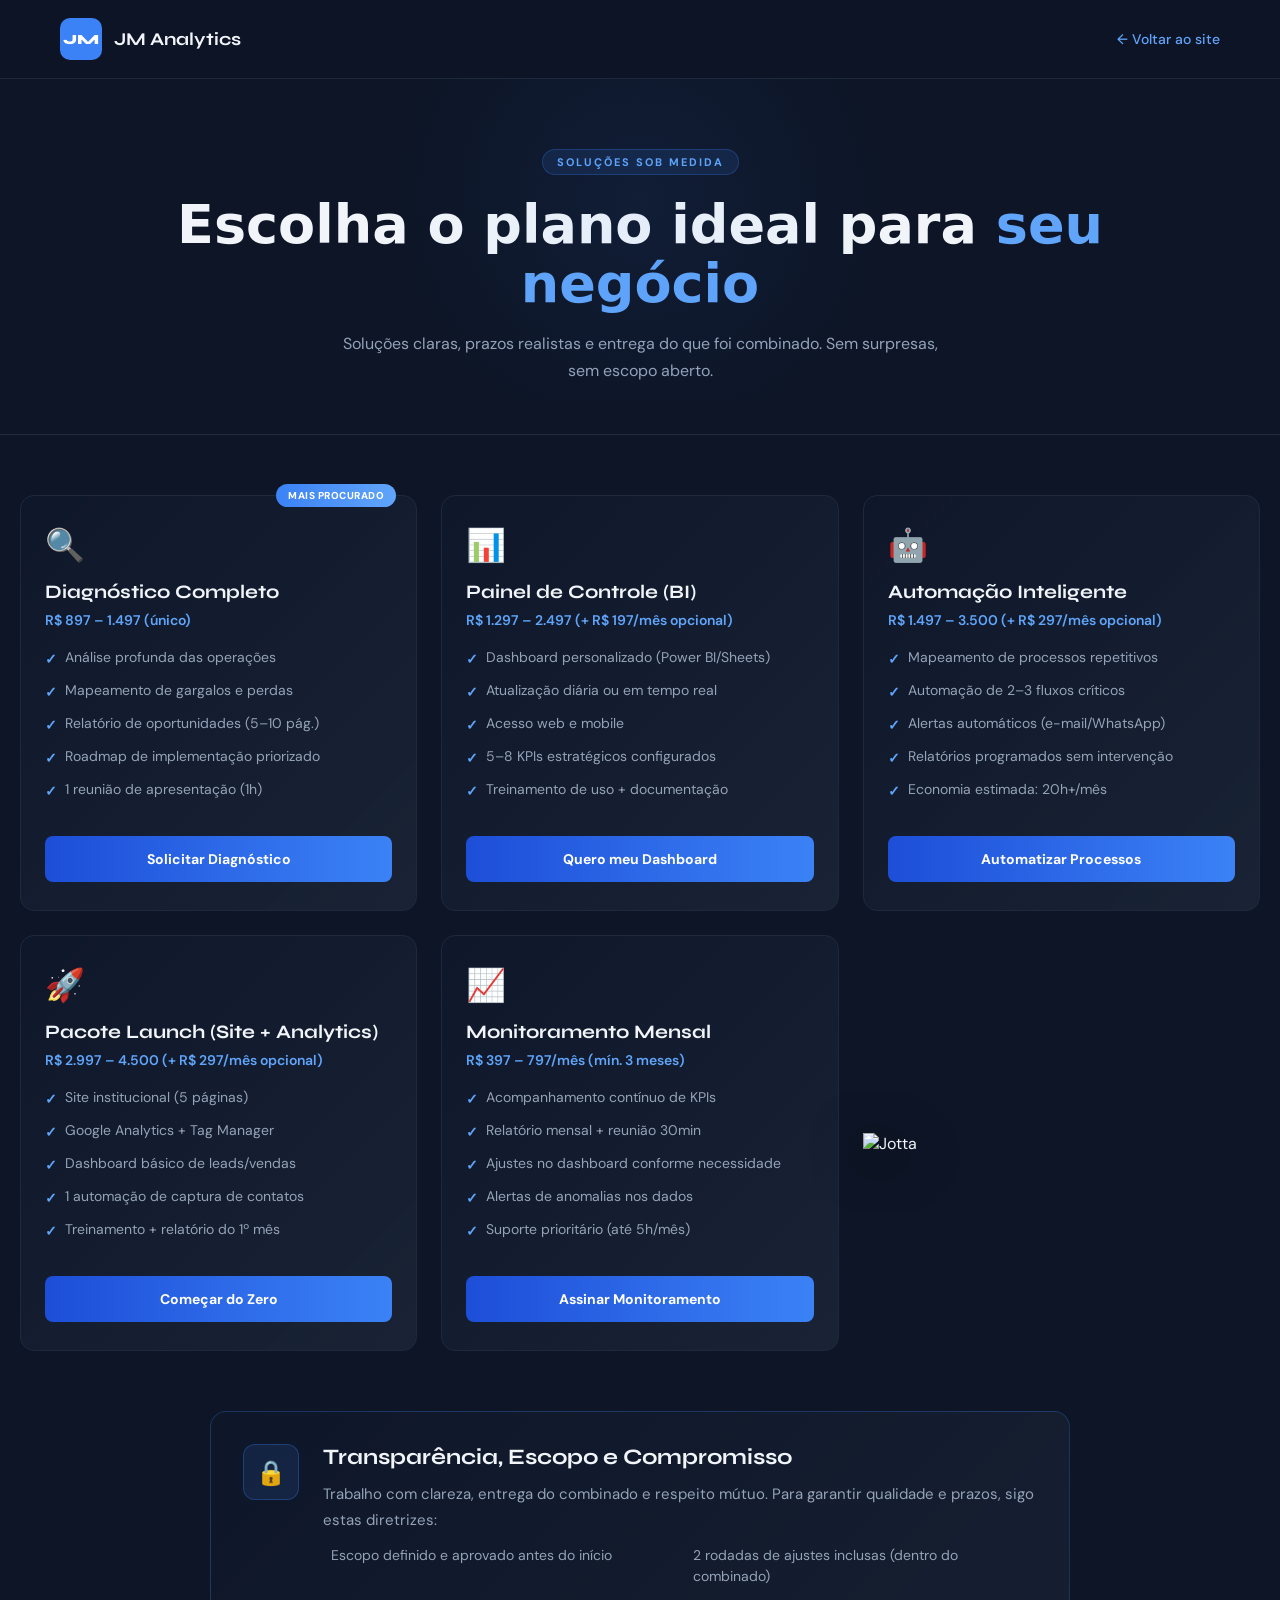
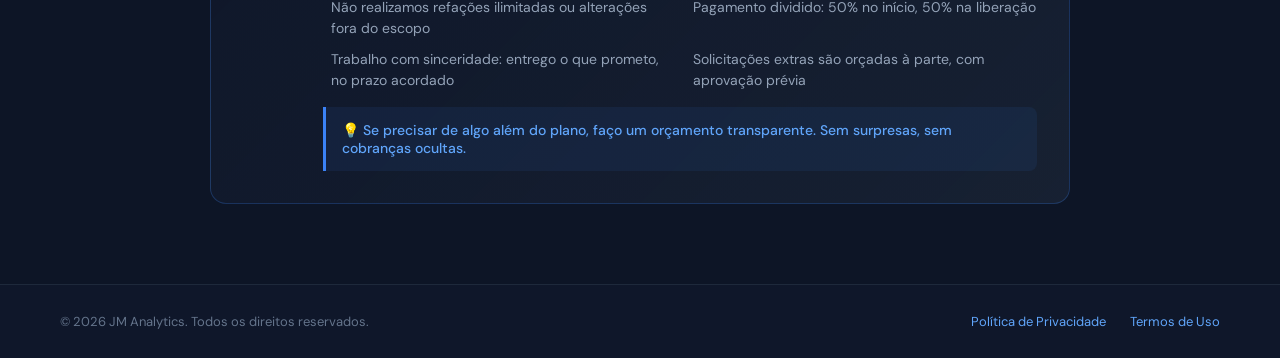
==== index.html @ 525d8025 "Add files via upload" ====
<!DOCTYPE html>
<html lang="pt-BR">
<head>
    <meta charset="UTF-8">
    <meta name="viewport" content="width=device-width, initial-scale=1.0">
    <title>Planos & Soluções | JM Analytics</title>
    <link href="https://fonts.googleapis.com/css2?family=Syne:wght@400;600;700;800&family=DM+Sans:wght@300;400;500;600&display=swap" rel="stylesheet">
    <style>
        :root {
            --bg-dark: #0d1526;
            --bg-card: #111827;
            --bg-card2: #0f172a;
            --blue: #3b82f6;
            --blue-light: #60a5fa;
            --blue-dim: rgba(59,130,246,0.12);
            --border: #1e293b;
            --text-primary: #f1f5f9;
            --text-muted: #94a3b8;
            --text-subtle: #64748b;
        }

        * { box-sizing: border-box; margin: 0; padding: 0; }

        body {
            background-color: var(--bg-dark);
            color: var(--text-primary);
            font-family: 'DM Sans', sans-serif;
            min-height: 100vh;
        }

        /* HEADER */
        header {
            background: rgba(13, 21, 38, 0.95);
            border-bottom: 1px solid var(--border);
            padding: 18px 60px;
            display: flex;
            align-items: center;
            justify-content: space-between;
            position: sticky;
            top: 0;
            z-index: 100;
            backdrop-filter: blur(12px);
        }

        .logo {
            display: flex;
            align-items: center;
            gap: 12px;
            text-decoration: none;
        }

        .logo-icon {
            width: 42px;
            height: 42px;
            background: var(--blue);
            border-radius: 10px;
            display: flex;
            align-items: center;
            justify-content: center;
            font-family: 'Syne', sans-serif;
            font-weight: 800;
            font-size: 14px;
            color: white;
        }

        .logo-text {
            font-family: 'Syne', sans-serif;
            font-weight: 700;
            font-size: 18px;
            color: var(--text-primary);
        }

        .back-link {
            display: flex;
            align-items: center;
            gap: 8px;
            color: var(--blue-light);
            text-decoration: none;
            font-size: 14px;
            font-weight: 500;
            transition: gap 0.2s;
        }
        .back-link:hover { gap: 12px; }

        /* HERO */
        .page-hero {
            padding: 70px 60px 50px;
            border-bottom: 1px solid var(--border);
            text-align: center;
            position: relative;
            overflow: hidden;
        }

        .page-hero::before {
            content: '';
            position: absolute;
            top: -80px;
            left: 50%;
            transform: translateX(-50%);
            width: 600px;
            height: 400px;
            background: radial-gradient(circle, rgba(59,130,246,0.08) 0%, transparent 70%);
            pointer-events: none;
        }

        .page-tag {
            display: inline-block;
            font-size: 11px;
            font-weight: 700;
            letter-spacing: 2px;
            text-transform: uppercase;
            color: var(--blue-light);
            background: var(--blue-dim);
            border: 1px solid rgba(59,130,246,0.25);
            padding: 5px 14px;
            border-radius: 20px;
            margin-bottom: 20px;
        }

        .page-hero h1 {
            font-family: 'system-ui', sans-serif;
            font-size: clamp(40px, 5vw, 54px);
            font-weight: 800;
            line-height: 1.1;
            margin-bottom: 16px;
        }

        .page-hero h1 span { color: var(--blue-light); }

        .page-hero p {
            color: var(--text-muted);
            font-size: 16px;
            max-width: 600px;
            margin: 0 auto;
            line-height: 1.7;
        }

        /* GRID DE PLANOS */
        .plans-section {
            padding: 60px 20px;
            max-width: 1300px;
            margin: 0 auto;
        }

        .plans-grid {
            display: grid;
            grid-template-columns: repeat(auto-fit, minmax(300px, 1fr));
            gap: 24px;
            justify-content: center;
        }

        .plan-card {
            background: linear-gradient(135deg, rgba(15, 23, 42, 0.9) 0%, rgba(30, 41, 59, 0.7) 100%);
            border: 1px solid var(--border);
            border-radius: 14px;
            padding: 28px 24px;
            display: flex;
            flex-direction: column;
            min-height: 380px;
            position: relative;
            transition: transform 0.2s, border-color 0.2s;
        }

        .plan-card:hover {
            transform: translateY(-4px);
            border-color: rgba(59,130,246,0.4);
        }

        .plan-badge {
            position: absolute;
            top: -12px;
            right: 20px;
            background: linear-gradient(90deg, #3b82f6, #60a5fa);
            color: white;
            font-size: 10px;
            font-weight: 800;
            padding: 5px 12px;
            border-radius: 20px;
            text-transform: uppercase;
            letter-spacing: 0.5px;
        }

        .plan-icon {
            font-size: 32px;
            margin-bottom: 14px;
        }

        .plan-card h3 {
            font-family: 'Syne', sans-serif;
            font-size: 19px;
            font-weight: 700;
            color: var(--text-primary);
            margin-bottom: 8px;
        }

        .plan-price {
            font-size: 14px;
            color: var(--blue-light);
            font-weight: 600;
            margin-bottom: 16px;
            min-height: 20px;
        }

        .plan-features {
            list-style: none;
            margin-bottom: 24px;
            flex-grow: 1;
        }

        .plan-features li {
            display: flex;
            align-items: flex-start;
            gap: 8px;
            margin-bottom: 10px;
            font-size: 14px;
            color: var(--text-muted);
            line-height: 1.5;
        }

        .plan-features li::before {
            content: "✓";
            color: var(--blue-light);
            font-weight: bold;
            flex-shrink: 0;
            margin-top: 2px;
        }

        .plan-btn {
            display: block;
            width: 100%;
            padding: 14px;
            background: linear-gradient(90deg, #1d4ed8, #3b82f6);
            color: #ffffff;
            font-size: 14px;
            font-weight: 700;
            text-align: center;
            border-radius: 8px;
            text-decoration: none;
            transition: opacity 0.2s;
        }

        .plan-btn:hover { opacity: 0.85; }

        /* SEÇÃO DE TRANSPARÊNCIA */
        .transparency-section {
            padding: 0 20px 80px;
            max-width: 900px;
            margin: 0 auto;
        }

        .transparency-box {
            background: linear-gradient(135deg, rgba(15, 23, 42, 0.8), rgba(30, 41, 59, 0.6));
            border: 1px solid rgba(59,130,246,0.25);
            border-radius: 16px;
            padding: 32px;
            display: grid;
            grid-template-columns: auto 1fr;
            gap: 24px;
            align-items: start;
        }

        .transparency-icon {
            width: 56px;
            height: 56px;
            background: var(--blue-dim);
            border: 1px solid rgba(59,130,246,0.3);
            border-radius: 12px;
            display: flex;
            align-items: center;
            justify-content: center;
            font-size: 24px;
            flex-shrink: 0;
        }

        .transparency-content h2 {
            font-family: 'Syne', sans-serif;
            font-size: 22px;
            font-weight: 700;
            color: var(--text-primary);
            margin-bottom: 12px;
        }

        .transparency-content p {
            color: var(--text-muted);
            font-size: 15px;
            line-height: 1.7;
            margin-bottom: 12px;
        }

        .transparency-content ul {
            list-style: none;
            display: grid;
            grid-template-columns: repeat(auto-fit, minmax(250px, 1fr));
            gap: 10px;
        }

        .transparency-content li {
            display: flex;
            align-items: flex-start;
            gap: 8px;
            color: var(--text-muted);
            font-size: 14px;
            line-height: 1.5;
        }

        .transparency-content li::before {
            content: "";
            flex-shrink: 0;
            margin-top: 2px;
        }

        .highlight-note {
            margin-top: 16px;
            padding: 14px 16px;
            background: rgba(59,130,246,0.08);
            border-left: 3px solid var(--blue);
            border-radius: 0 8px 8px 0;
            color: var(--blue-light);
            font-size: 14px;
            font-weight: 500;
        }

        /* FOOTER */
        footer {
            background: var(--bg-card2);
            border-top: 1px solid var(--border);
            padding: 28px 60px;
            display: flex;
            align-items: center;
            justify-content: space-between;
        }

        footer p {
            font-size: 13px;
            color: var(--text-subtle);
        }

        footer a {
            font-size: 13px;
            color: var(--blue-light);
            text-decoration: none;
        }

        footer a:hover { text-decoration: underline; }

        /* MOBILE */
        @media (max-width: 900px) {
            header { padding: 16px 20px; }
            .page-hero { padding: 40px 20px 30px; }
            .plans-section { padding: 40px 16px; }
            .transparency-box { grid-template-columns: 1fr; text-align: center; }
            .transparency-icon { margin: 0 auto; }
            .transparency-content ul { grid-template-columns: 1fr; }
            footer { padding: 20px; flex-direction: column; gap: 8px; text-align: center; }
        }
    </style>
</head>
<body>

<!-- HEADER -->
<header>
    <a href="index.html" class="logo">
        <div class="logo-icon">JM</div>
        <span class="logo-text">JM Analytics</span>
    </a>
    <a href="index.html" class="back-link">← Voltar ao site</a>
</header>

<!-- HERO -->
<div class="page-hero">
    <div class="page-tag">Soluções Sob Medida</div>
    <h1>Escolha o plano ideal para <span>seu negócio</span></h1>
    <p>Soluções claras, prazos realistas e entrega do que foi combinado. Sem surpresas, sem escopo aberto.</p>
</div>

<!-- PLANOS -->
<section class="plans-section">
    <div class="plans-grid">

        <!-- 1. DIAGNÓSTICO -->
        <div class="plan-card">
            <div class="plan-icon">🔍</div>
            <h3>Diagnóstico Completo</h3>
            <div class="plan-badge">Mais Procurado</div>
            <div class="plan-price">R$ 897 – 1.497 (único)</div>
            <ul class="plan-features">
                <li>Análise profunda das operações</li>
                <li>Mapeamento de gargalos e perdas</li>
                <li>Relatório de oportunidades (5–10 pág.)</li>
                <li>Roadmap de implementação priorizado</li>
                <li>1 reunião de apresentação (1h)</li>
            </ul>
            <a href="https://wa.me/5521969181327?text=Olá!%20Tenho%20interesse%20no%20Diagnóstico%20Completo" class="plan-btn">Solicitar Diagnóstico</a>
        </div>

        <!-- 2. BI -->
        <div class="plan-card">
            <div class="plan-icon">📊</div>
            <h3>Painel de Controle (BI)</h3>
            <div class="plan-price">R$ 1.297 – 2.497 (+ R$ 197/mês opcional)</div>
            <ul class="plan-features">
                <li>Dashboard personalizado (Power BI/Sheets)</li>
                <li>Atualização diária ou em tempo real</li>
                <li>Acesso web e mobile</li>
                <li>5–8 KPIs estratégicos configurados</li>
                <li>Treinamento de uso + documentação</li>
            </ul>
            <a href="https://wa.me/5521969181327?text=Olá!%20Tenho%20interesse%20no%20Painel%20de%20Controle%20(BI)" class="plan-btn">Quero meu Dashboard</a>
        </div>

        <!-- 3. AUTOMAÇÃO -->
        <div class="plan-card">
            <div class="plan-icon">🤖</div>
            <h3>Automação Inteligente</h3>
            <div class="plan-price">R$ 1.497 – 3.500 (+ R$ 297/mês opcional)</div>
            <ul class="plan-features">
                <li>Mapeamento de processos repetitivos</li>
                <li>Automação de 2–3 fluxos críticos</li>
                <li>Alertas automáticos (e-mail/WhatsApp)</li>
                <li>Relatórios programados sem intervenção</li>
                <li>Economia estimada: 20h+/mês</li>
            </ul>
            <a href="https://wa.me/5521969181327?text=Olá!%20Tenho%20interesse%20na%20Automação%20Inteligente" class="plan-btn">Automatizar Processos</a>
        </div>

        <!-- 4. PACOTE LAUNCH -->
        <div class="plan-card">
            <div class="plan-icon">🚀</div>
            <h3>Pacote Launch (Site + Analytics)</h3>
            <div class="plan-price">R$ 2.997 – 4.500 (+ R$ 297/mês opcional)</div>
            <ul class="plan-features">
                <li>Site institucional (5 páginas)</li>
                <li>Google Analytics + Tag Manager</li>
                <li>Dashboard básico de leads/vendas</li>
                <li>1 automação de captura de contatos</li>
                <li>Treinamento + relatório do 1º mês</li>
            </ul>
            <a href="https://wa.me/5521969181327?text=Olá!%20Tenho%20interesse%20no%20Pacote%20Launch" class="plan-btn">Começar do Zero</a>
        </div>

        <!-- 5. MONITORAMENTO -->
        <div class="plan-card">
            <div class="plan-icon">📈</div>
            <h3>Monitoramento Mensal</h3>
            <div class="plan-price">R$ 397 – 797/mês (mín. 3 meses)</div>
            <ul class="plan-features">
                <li>Acompanhamento contínuo de KPIs</li>
                <li>Relatório mensal + reunião 30min</li>
                <li>Ajustes no dashboard conforme necessidade</li>
                <li>Alertas de anomalias nos dados</li>
                <li>Suporte prioritário (até 5h/mês)</li>
            </ul>
            <a href="https://wa.me/5521969181327?text=Olá!%20Tenho%20interesse%20no%20Monitoramento%20Mensal" class="plan-btn">Assinar Monitoramento</a>
        </div>

        <!-- Espaço do Personagem (Preenchendo o vazio) -->
<div style="display: flex; align-items: center; justify-content: center;">
    <img src="img/mano_jotta.png" alt="Jotta" style="max-width: 400px; width: 100%; height: auto; filter: drop-shadow(0 10px 25px rgba(0,0,0,0.6));">
</div>

    </div>
</section>

<!-- TRANSPARÊNCIA & ESCOPO -->
<section class="transparency-section">
    <div class="transparency-box">
        <div class="transparency-icon">🔒</div>
        <div class="transparency-content">
            <h2>Transparência, Escopo e Compromisso</h2>
            <p>Trabalho com clareza, entrega do combinado e respeito mútuo. Para garantir qualidade e prazos, sigo estas diretrizes:</p>
            <ul>
                <li>Escopo definido e aprovado antes do início</li>
                <li>2 rodadas de ajustes inclusas (dentro do combinado)</li>
                <li>Não realizamos refações ilimitadas ou alterações fora do escopo</li>
                <li>Pagamento dividido: 50% no início, 50% na liberação</li>
                <li>Trabalho com sinceridade: entrego o que prometo, no prazo acordado</li>
                <li>Solicitações extras são orçadas à parte, com aprovação prévia</li>
            </ul>
            <div class="highlight-note">
                💡 Se precisar de algo além do plano, faço um orçamento transparente. Sem surpresas, sem cobranças ocultas.
            </div>
        </div>
    </div>
</section>

<!-- FOOTER -->
<footer>
    <p>© 2026 JM Analytics. Todos os direitos reservados.</p>
    <div style="display:flex; gap:24px;">
        <a href="politica-privacidade.html">Política de Privacidade</a>
        <a href="termos-de-uso.html">Termos de Uso</a>
    </div>
</footer>

</body>
</html>
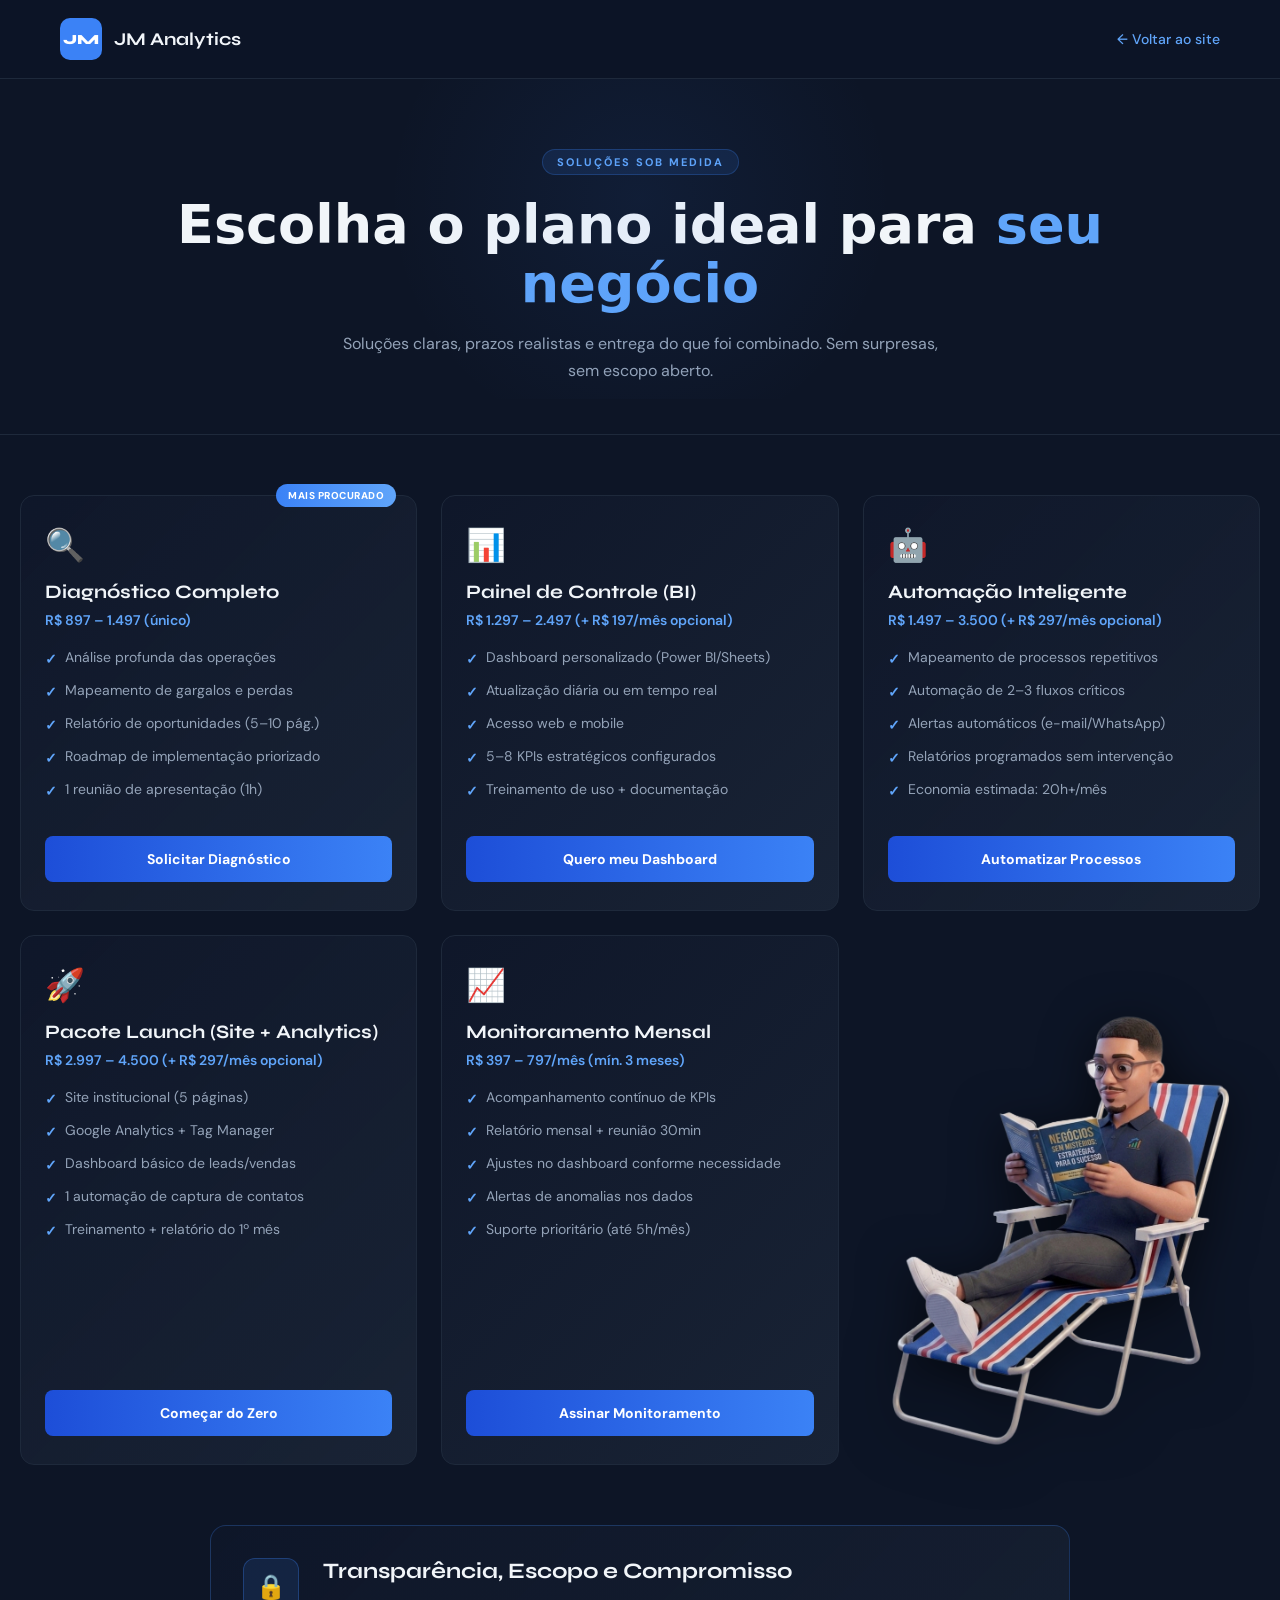
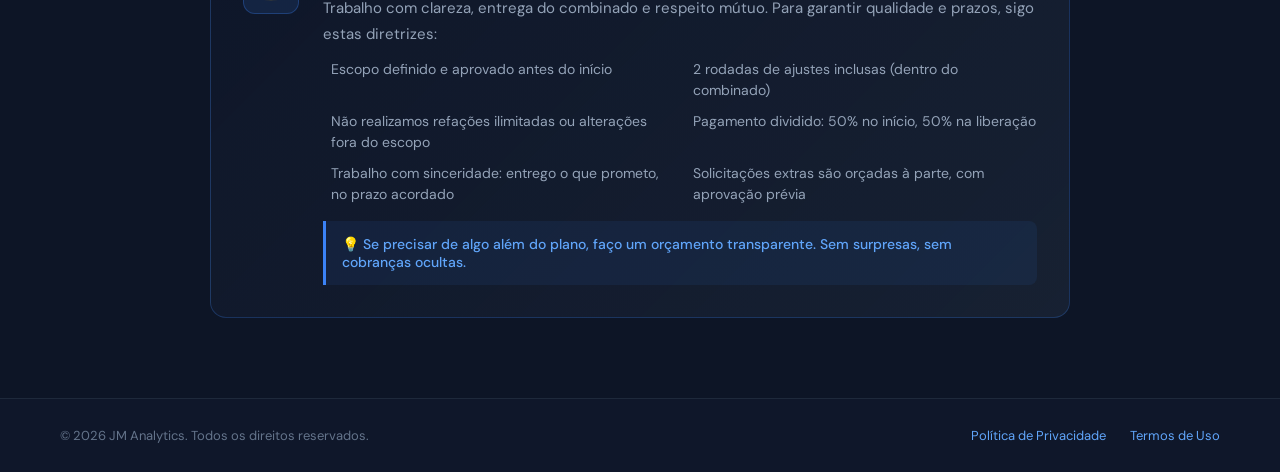
==== commit 4673e1e6: "Refactor index.html structure and content" ====
--- a/index.html
+++ b/index.html
@@ -455,7 +455,7 @@
 
         <!-- Espaço do Personagem (Preenchendo o vazio) -->
 <div style="display: flex; align-items: center; justify-content: center;">
-    <img src="img/mano_jotta.png" alt="Jotta" style="max-width: 400px; width: 100%; height: auto; filter: drop-shadow(0 10px 25px rgba(0,0,0,0.6));">
+    <img src="mano_jotta.png" alt="Jotta" style="max-width: 400px; width: 100%; height: auto; filter: drop-shadow(0 10px 25px rgba(0,0,0,0.6));">
 </div>
 
     </div>
@@ -493,4 +493,4 @@
 </footer>
 
 </body>
-</html>+</html>
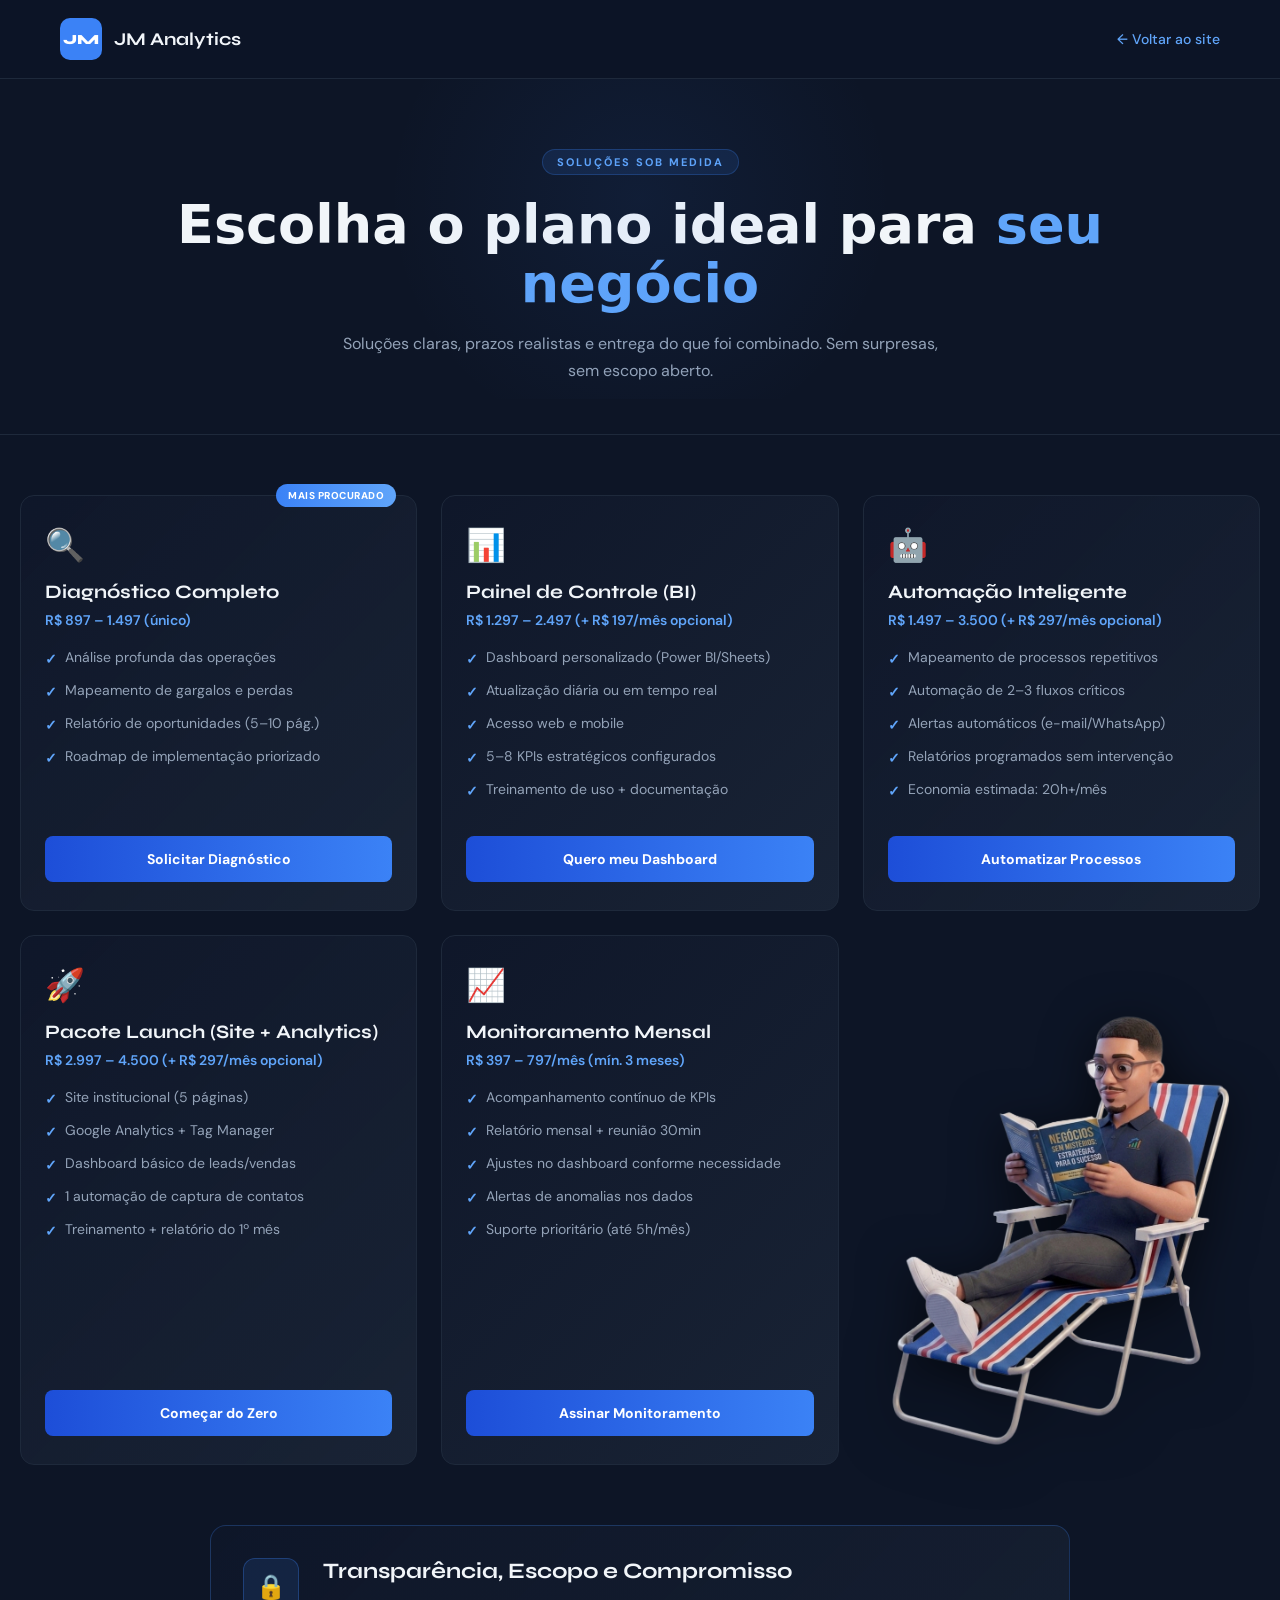
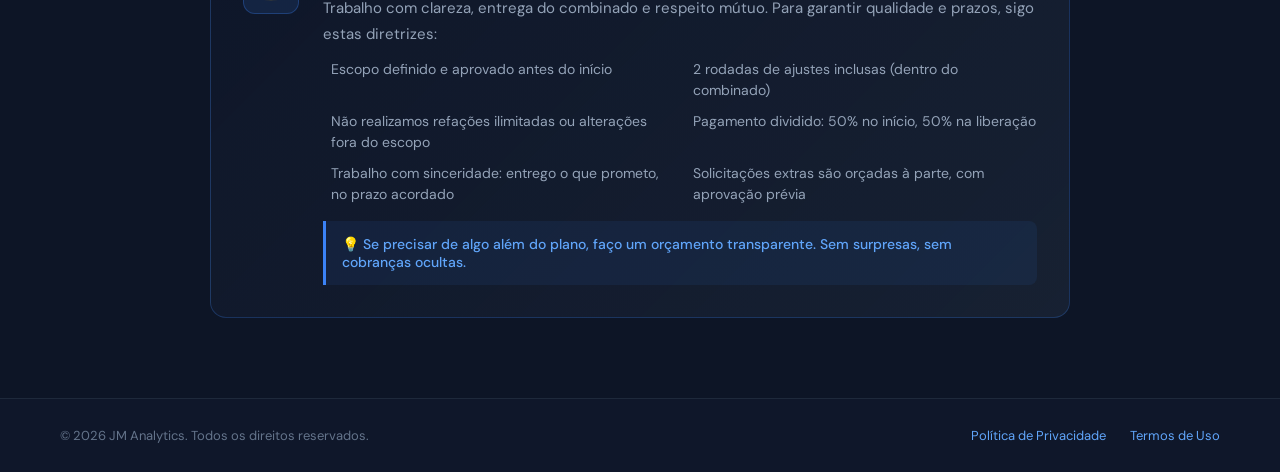
==== commit bd4b56c0: "Update index.html" ====
--- a/index.html
+++ b/index.html
@@ -363,7 +363,7 @@
         <div class="logo-icon">JM</div>
         <span class="logo-text">JM Analytics</span>
     </a>
-    <a href="index.html" class="back-link">← Voltar ao site</a>
+    <a href="https://jmanalytics.netlify.app/" class="back-link">← Voltar ao site</a>
 </header>
 
 <!-- HERO -->
@@ -388,7 +388,6 @@
                 <li>Mapeamento de gargalos e perdas</li>
                 <li>Relatório de oportunidades (5–10 pág.)</li>
                 <li>Roadmap de implementação priorizado</li>
-                <li>1 reunião de apresentação (1h)</li>
             </ul>
             <a href="https://wa.me/5521969181327?text=Olá!%20Tenho%20interesse%20no%20Diagnóstico%20Completo" class="plan-btn">Solicitar Diagnóstico</a>
         </div>
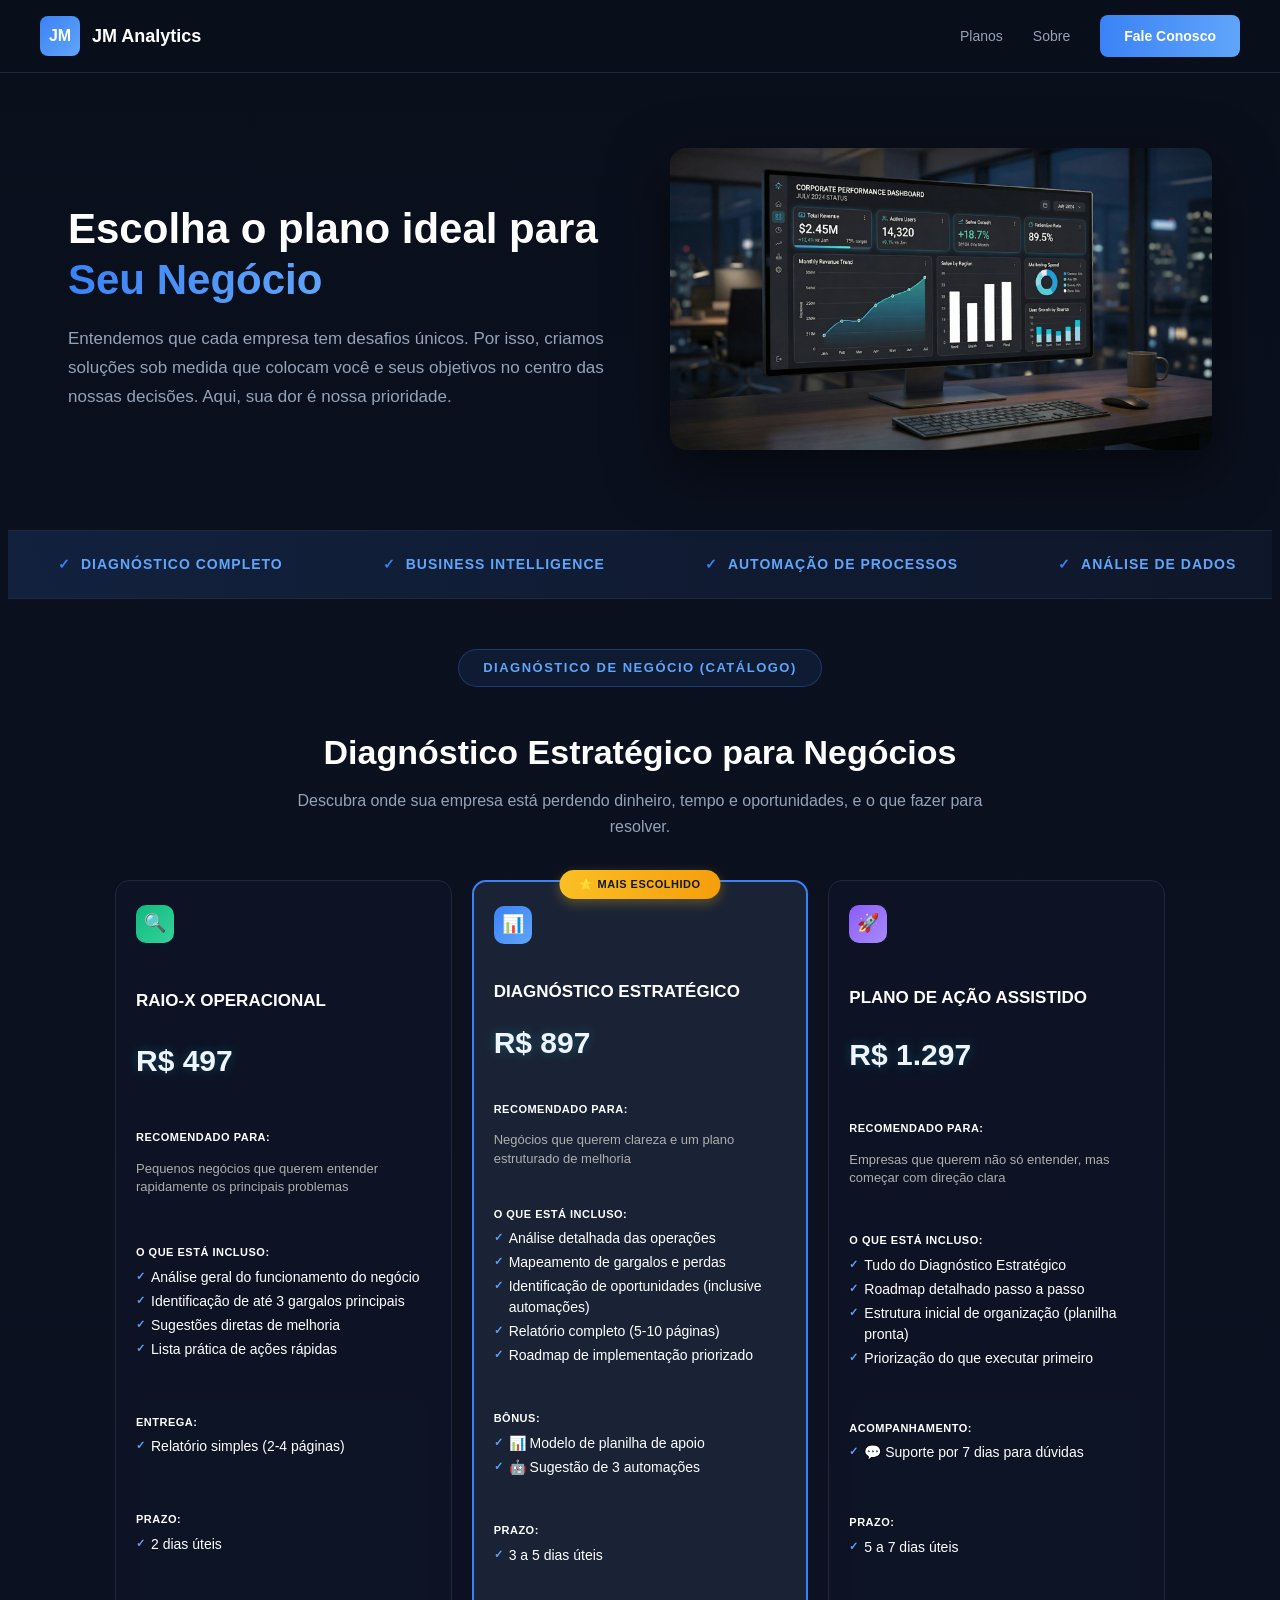
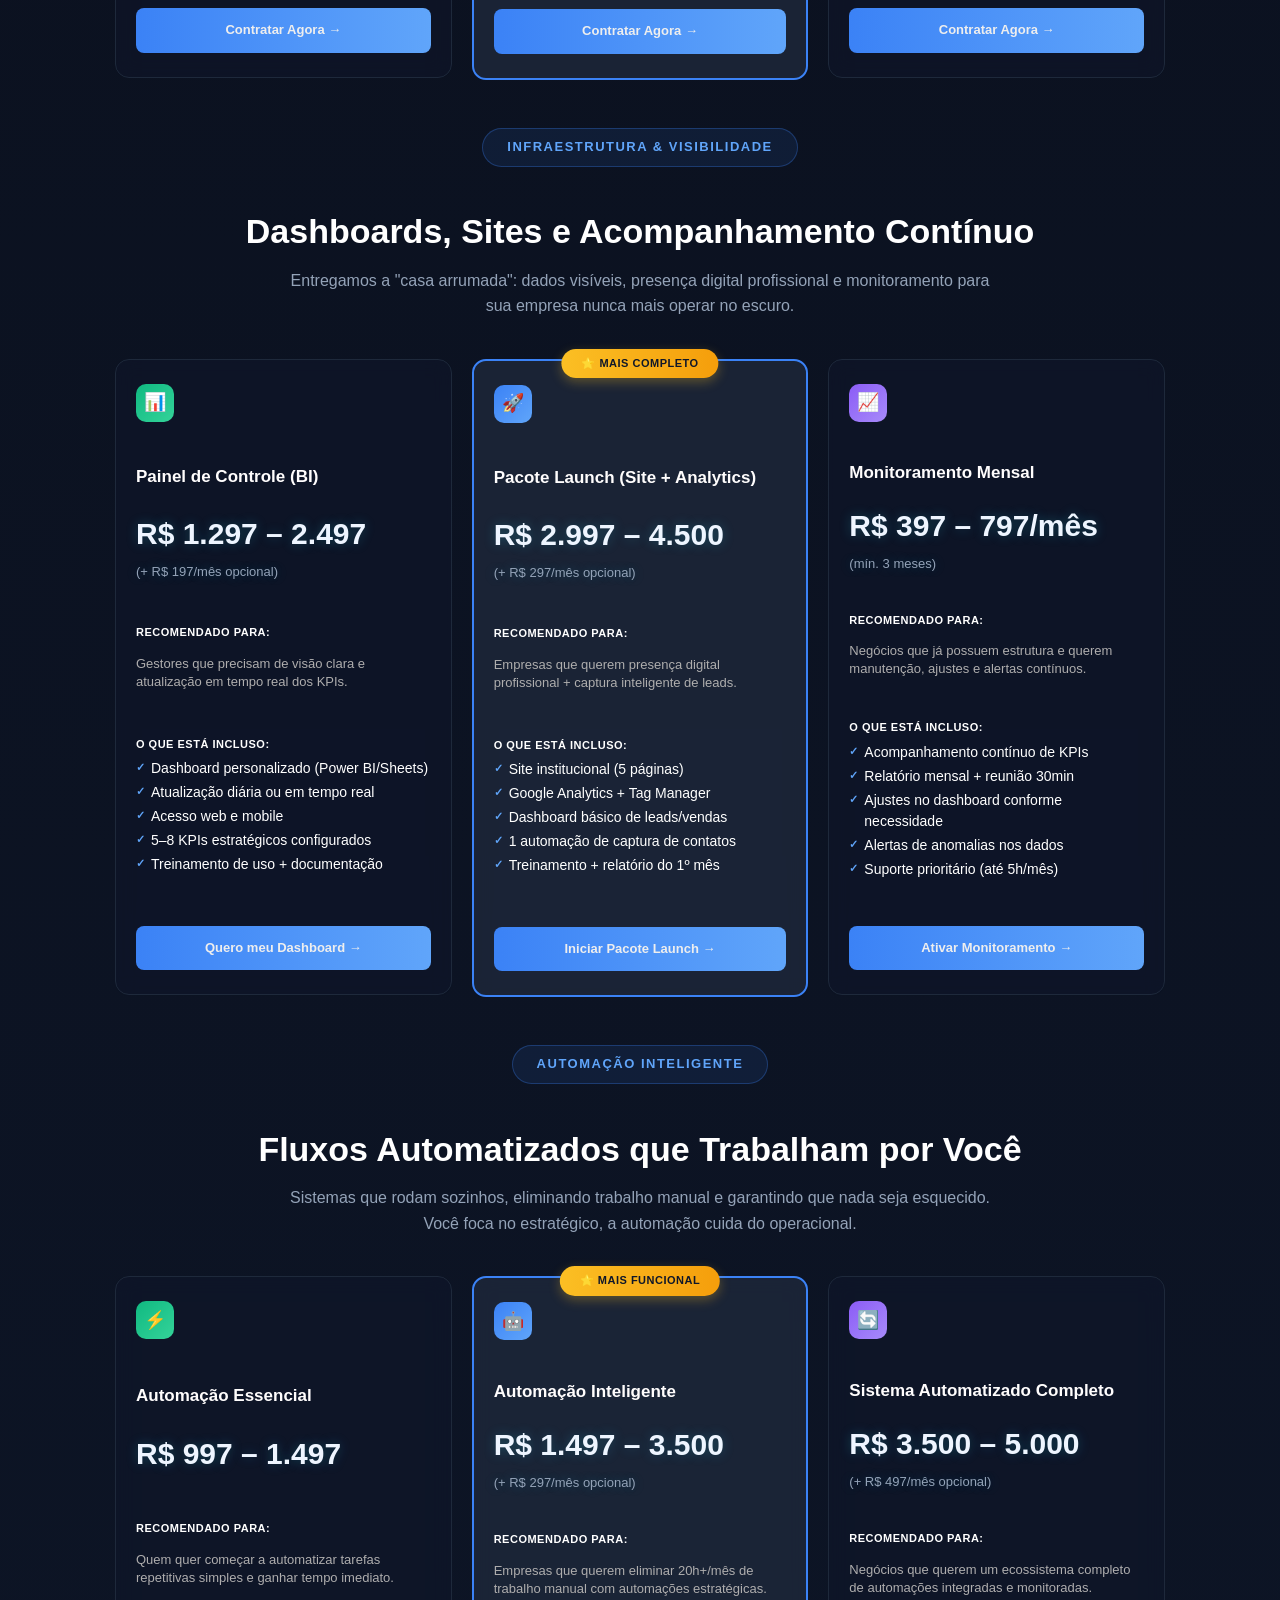
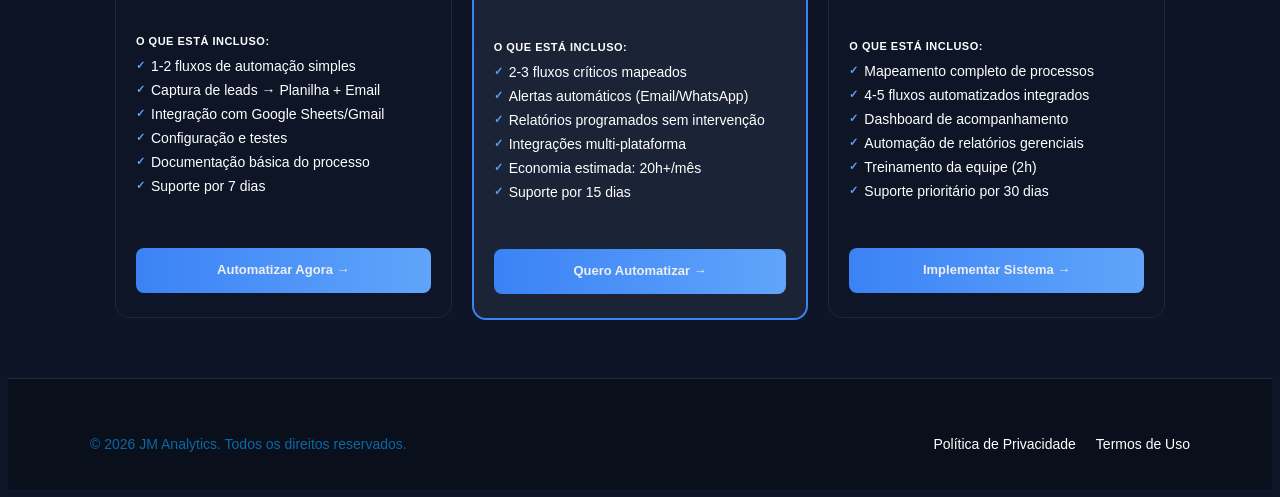
==== commit 07345a3a: "Add files via upload" ====
--- a/index.html
+++ b/index.html
@@ -3,493 +3,433 @@
 <head>
     <meta charset="UTF-8">
     <meta name="viewport" content="width=device-width, initial-scale=1.0">
-    <title>Planos & Soluções | JM Analytics</title>
-    <link href="https://fonts.googleapis.com/css2?family=Syne:wght@400;600;700;800&family=DM+Sans:wght@300;400;500;600&display=swap" rel="stylesheet">
-    <style>
-        :root {
-            --bg-dark: #0d1526;
-            --bg-card: #111827;
-            --bg-card2: #0f172a;
-            --blue: #3b82f6;
-            --blue-light: #60a5fa;
-            --blue-dim: rgba(59,130,246,0.12);
-            --border: #1e293b;
-            --text-primary: #f1f5f9;
-            --text-muted: #94a3b8;
-            --text-subtle: #64748b;
-        }
-
-        * { box-sizing: border-box; margin: 0; padding: 0; }
-
-        body {
-            background-color: var(--bg-dark);
-            color: var(--text-primary);
-            font-family: 'DM Sans', sans-serif;
-            min-height: 100vh;
-        }
-
-        /* HEADER */
-        header {
-            background: rgba(13, 21, 38, 0.95);
-            border-bottom: 1px solid var(--border);
-            padding: 18px 60px;
-            display: flex;
-            align-items: center;
-            justify-content: space-between;
-            position: sticky;
-            top: 0;
-            z-index: 100;
-            backdrop-filter: blur(12px);
-        }
-
-        .logo {
-            display: flex;
-            align-items: center;
-            gap: 12px;
-            text-decoration: none;
-        }
-
-        .logo-icon {
-            width: 42px;
-            height: 42px;
-            background: var(--blue);
-            border-radius: 10px;
-            display: flex;
-            align-items: center;
-            justify-content: center;
-            font-family: 'Syne', sans-serif;
-            font-weight: 800;
-            font-size: 14px;
-            color: white;
-        }
-
-        .logo-text {
-            font-family: 'Syne', sans-serif;
-            font-weight: 700;
-            font-size: 18px;
-            color: var(--text-primary);
-        }
-
-        .back-link {
-            display: flex;
-            align-items: center;
-            gap: 8px;
-            color: var(--blue-light);
-            text-decoration: none;
-            font-size: 14px;
-            font-weight: 500;
-            transition: gap 0.2s;
-        }
-        .back-link:hover { gap: 12px; }
-
-        /* HERO */
-        .page-hero {
-            padding: 70px 60px 50px;
-            border-bottom: 1px solid var(--border);
-            text-align: center;
-            position: relative;
-            overflow: hidden;
-        }
-
-        .page-hero::before {
-            content: '';
-            position: absolute;
-            top: -80px;
-            left: 50%;
-            transform: translateX(-50%);
-            width: 600px;
-            height: 400px;
-            background: radial-gradient(circle, rgba(59,130,246,0.08) 0%, transparent 70%);
-            pointer-events: none;
-        }
-
-        .page-tag {
-            display: inline-block;
-            font-size: 11px;
-            font-weight: 700;
-            letter-spacing: 2px;
-            text-transform: uppercase;
-            color: var(--blue-light);
-            background: var(--blue-dim);
-            border: 1px solid rgba(59,130,246,0.25);
-            padding: 5px 14px;
-            border-radius: 20px;
-            margin-bottom: 20px;
-        }
-
-        .page-hero h1 {
-            font-family: 'system-ui', sans-serif;
-            font-size: clamp(40px, 5vw, 54px);
-            font-weight: 800;
-            line-height: 1.1;
-            margin-bottom: 16px;
-        }
-
-        .page-hero h1 span { color: var(--blue-light); }
-
-        .page-hero p {
-            color: var(--text-muted);
-            font-size: 16px;
-            max-width: 600px;
-            margin: 0 auto;
-            line-height: 1.7;
-        }
-
-        /* GRID DE PLANOS */
-        .plans-section {
-            padding: 60px 20px;
-            max-width: 1300px;
-            margin: 0 auto;
-        }
-
-        .plans-grid {
-            display: grid;
-            grid-template-columns: repeat(auto-fit, minmax(300px, 1fr));
-            gap: 24px;
-            justify-content: center;
-        }
-
-        .plan-card {
-            background: linear-gradient(135deg, rgba(15, 23, 42, 0.9) 0%, rgba(30, 41, 59, 0.7) 100%);
-            border: 1px solid var(--border);
-            border-radius: 14px;
-            padding: 28px 24px;
-            display: flex;
-            flex-direction: column;
-            min-height: 380px;
-            position: relative;
-            transition: transform 0.2s, border-color 0.2s;
-        }
-
-        .plan-card:hover {
-            transform: translateY(-4px);
-            border-color: rgba(59,130,246,0.4);
-        }
-
-        .plan-badge {
-            position: absolute;
-            top: -12px;
-            right: 20px;
-            background: linear-gradient(90deg, #3b82f6, #60a5fa);
-            color: white;
-            font-size: 10px;
-            font-weight: 800;
-            padding: 5px 12px;
-            border-radius: 20px;
-            text-transform: uppercase;
-            letter-spacing: 0.5px;
-        }
-
-        .plan-icon {
-            font-size: 32px;
-            margin-bottom: 14px;
-        }
-
-        .plan-card h3 {
-            font-family: 'Syne', sans-serif;
-            font-size: 19px;
-            font-weight: 700;
-            color: var(--text-primary);
-            margin-bottom: 8px;
-        }
-
-        .plan-price {
-            font-size: 14px;
-            color: var(--blue-light);
-            font-weight: 600;
-            margin-bottom: 16px;
-            min-height: 20px;
-        }
-
-        .plan-features {
-            list-style: none;
-            margin-bottom: 24px;
-            flex-grow: 1;
-        }
-
-        .plan-features li {
-            display: flex;
-            align-items: flex-start;
-            gap: 8px;
-            margin-bottom: 10px;
-            font-size: 14px;
-            color: var(--text-muted);
-            line-height: 1.5;
-        }
-
-        .plan-features li::before {
-            content: "✓";
-            color: var(--blue-light);
-            font-weight: bold;
-            flex-shrink: 0;
-            margin-top: 2px;
-        }
-
-        .plan-btn {
-            display: block;
-            width: 100%;
-            padding: 14px;
-            background: linear-gradient(90deg, #1d4ed8, #3b82f6);
-            color: #ffffff;
-            font-size: 14px;
-            font-weight: 700;
-            text-align: center;
-            border-radius: 8px;
-            text-decoration: none;
-            transition: opacity 0.2s;
-        }
-
-        .plan-btn:hover { opacity: 0.85; }
-
-        /* SEÇÃO DE TRANSPARÊNCIA */
-        .transparency-section {
-            padding: 0 20px 80px;
-            max-width: 900px;
-            margin: 0 auto;
-        }
-
-        .transparency-box {
-            background: linear-gradient(135deg, rgba(15, 23, 42, 0.8), rgba(30, 41, 59, 0.6));
-            border: 1px solid rgba(59,130,246,0.25);
-            border-radius: 16px;
-            padding: 32px;
-            display: grid;
-            grid-template-columns: auto 1fr;
-            gap: 24px;
-            align-items: start;
-        }
-
-        .transparency-icon {
-            width: 56px;
-            height: 56px;
-            background: var(--blue-dim);
-            border: 1px solid rgba(59,130,246,0.3);
-            border-radius: 12px;
-            display: flex;
-            align-items: center;
-            justify-content: center;
-            font-size: 24px;
-            flex-shrink: 0;
-        }
-
-        .transparency-content h2 {
-            font-family: 'Syne', sans-serif;
-            font-size: 22px;
-            font-weight: 700;
-            color: var(--text-primary);
-            margin-bottom: 12px;
-        }
-
-        .transparency-content p {
-            color: var(--text-muted);
-            font-size: 15px;
-            line-height: 1.7;
-            margin-bottom: 12px;
-        }
-
-        .transparency-content ul {
-            list-style: none;
-            display: grid;
-            grid-template-columns: repeat(auto-fit, minmax(250px, 1fr));
-            gap: 10px;
-        }
-
-        .transparency-content li {
-            display: flex;
-            align-items: flex-start;
-            gap: 8px;
-            color: var(--text-muted);
-            font-size: 14px;
-            line-height: 1.5;
-        }
-
-        .transparency-content li::before {
-            content: "";
-            flex-shrink: 0;
-            margin-top: 2px;
-        }
-
-        .highlight-note {
-            margin-top: 16px;
-            padding: 14px 16px;
-            background: rgba(59,130,246,0.08);
-            border-left: 3px solid var(--blue);
-            border-radius: 0 8px 8px 0;
-            color: var(--blue-light);
-            font-size: 14px;
-            font-weight: 500;
-        }
-
-        /* FOOTER */
-        footer {
-            background: var(--bg-card2);
-            border-top: 1px solid var(--border);
-            padding: 28px 60px;
-            display: flex;
-            align-items: center;
-            justify-content: space-between;
-        }
-
-        footer p {
-            font-size: 13px;
-            color: var(--text-subtle);
-        }
-
-        footer a {
-            font-size: 13px;
-            color: var(--blue-light);
-            text-decoration: none;
-        }
-
-        footer a:hover { text-decoration: underline; }
-
-        /* MOBILE */
-        @media (max-width: 900px) {
-            header { padding: 16px 20px; }
-            .page-hero { padding: 40px 20px 30px; }
-            .plans-section { padding: 40px 16px; }
-            .transparency-box { grid-template-columns: 1fr; text-align: center; }
-            .transparency-icon { margin: 0 auto; }
-            .transparency-content ul { grid-template-columns: 1fr; }
-            footer { padding: 20px; flex-direction: column; gap: 8px; text-align: center; }
-        }
-    </style>
+    <title>Planos - JM Analytics | Diagnóstico de Negócio</title>
+     
+    <link rel="stylesheet" href="CSS/style.css">
+
 </head>
 <body>
 
-<!-- HEADER -->
-<header>
-    <a href="index.html" class="logo">
-        <div class="logo-icon">JM</div>
-        <span class="logo-text">JM Analytics</span>
-    </a>
-    <a href="https://jmanalytics.netlify.app/" class="back-link">← Voltar ao site</a>
-</header>
-
-<!-- HERO -->
-<div class="page-hero">
-    <div class="page-tag">Soluções Sob Medida</div>
-    <h1>Escolha o plano ideal para <span>seu negócio</span></h1>
-    <p>Soluções claras, prazos realistas e entrega do que foi combinado. Sem surpresas, sem escopo aberto.</p>
-</div>
-
-<!-- PLANOS -->
-<section class="plans-section">
-    <div class="plans-grid">
-
-        <!-- 1. DIAGNÓSTICO -->
-        <div class="plan-card">
-            <div class="plan-icon">🔍</div>
-            <h3>Diagnóstico Completo</h3>
-            <div class="plan-badge">Mais Procurado</div>
-            <div class="plan-price">R$ 897 – 1.497 (único)</div>
-            <ul class="plan-features">
-                <li>Análise profunda das operações</li>
-                <li>Mapeamento de gargalos e perdas</li>
-                <li>Relatório de oportunidades (5–10 pág.)</li>
-                <li>Roadmap de implementação priorizado</li>
-            </ul>
-            <a href="https://wa.me/5521969181327?text=Olá!%20Tenho%20interesse%20no%20Diagnóstico%20Completo" class="plan-btn">Solicitar Diagnóstico</a>
-        </div>
-
-        <!-- 2. BI -->
-        <div class="plan-card">
-            <div class="plan-icon">📊</div>
+    <!-- HEADER -->
+    <header class="site-header">
+        <div class="header-container">
+            <a href="#" class="logo">
+                <div class="logo-icon">JM</div>
+                <span class="logo-text">JM Analytics</span>
+            </a>
+            <nav class="header-nav">
+                <a href="#planos" class="nav-link">Planos</a>
+                <a href="#sobre" class="nav-link">Sobre</a>
+                <a href="#contato" class="btn-header">Fale Conosco</a>
+            </nav>
+        </div>
+    </header>
+
+    <!-- HERO / INTRODUÇÃO -->
+    <section class="hero-intro">
+        <div class="hero-content">
+            <h1>Escolha o plano ideal para <span class="highlight">Seu Negócio</span></h1>
+            <p>Entendemos que cada empresa tem desafios únicos. Por isso, criamos soluções sob medida que colocam você e seus objetivos no centro das nossas decisões. Aqui, sua dor é nossa prioridade.</p>
+        </div>
+        <div class="hero-image">
+            <img src="img/dashboard-exemplo.png" alt="Dashboard corporativo JM Analytics">
+        </div>
+    </section>
+
+    <!-- FAIXA ANIMADA -->
+    <div class="marquee-container">
+        <div class="marquee-content">
+            <span class="marquee-item">Diagnóstico Completo</span>
+            <span class="marquee-item">Business Intelligence</span>
+            <span class="marquee-item">Automação de Processos</span>
+            <span class="marquee-item">Análise de Dados</span>
+            <span class="marquee-item">Otimização de Operações</span>
+            <span class="marquee-item">Redução de Custos</span>
+            <span class="marquee-item">Aumento de Lucratividade</span>
+            <!-- Duplicado para loop infinito -->
+            <span class="marquee-item">Diagnóstico Completo</span>
+            <span class="marquee-item">Business Intelligence</span>
+            <span class="marquee-item">Automação de Processos</span>
+            <span class="marquee-item">Análise de Dados</span>
+            <span class="marquee-item">Otimização de Operações</span>
+            <span class="marquee-item">Redução de Custos</span>
+            <span class="marquee-item">Aumento de Lucratividade</span>
+        </div>
+    </div>
+
+    <!-- SEÇÃO DE PLANOS -->
+    <section class="plans-main-section" id="planos">
+        
+        <!-- Tag -->
+        <span class="section-tag">Diagnóstico de Negócio (Catálogo)</span>
+
+        <!-- Título -->
+        <h2 class="section-title">Diagnóstico Estratégico para Negócios</h2>
+
+        <!-- Subtítulo -->
+        <p class="section-subtitle">Descubra onde sua empresa está perdendo dinheiro, tempo e oportunidades, e o que fazer para resolver.</p>
+
+        <!-- Grid -->
+        <div class="plans-layout">
+            
+            <!-- PLANO 1: RAIO-X OPERACIONAL -->
+            <div class="plan-card-compact">
+                <div class="plan-icon-sm">🔍</div>
+                <h3>RAIO-X OPERACIONAL</h3>
+                <div class="plan-price-sm">R$ 497</div>
+                
+                <div class="plan-section-sm">
+                    <h4>Recomendado para:</h4>
+                    <p>Pequenos negócios que querem entender rapidamente os principais problemas</p>
+                </div>
+
+                <div class="plan-section-sm">
+                    <h4>O que está incluso:</h4>
+                    <ul class="plan-features-sm">
+                        <li>Análise geral do funcionamento do negócio</li>
+                        <li>Identificação de até 3 gargalos principais</li>
+                        <li>Sugestões diretas de melhoria</li>
+                        <li>Lista prática de ações rápidas</li>
+                    </ul>
+                </div>
+
+                <div class="plan-section-sm">
+                    <h4>Entrega:</h4>
+                    <ul class="plan-features-sm">
+                        <li>Relatório simples (2-4 páginas)</li>
+                    </ul>
+                </div>
+
+                <div class="plan-section-sm">
+                    <h4>Prazo:</h4>
+                    <ul class="plan-features-sm">
+                        <li>2 dias úteis</li>
+                    </ul>
+                </div>
+
+                <a href="https://wa.me/5521969181327?text=Olá! Quero contratar o plano Raio-X Operacional" class="plan-btn-sm" target="_blank">
+                    Contratar Agora →
+                </a>
+            </div>
+
+            <!-- PLANO 2: DIAGNÓSTICO ESTRATÉGICO (DESTAQUE) -->
+            <div class="plan-card-compact featured">
+                <div class="badge-popular">⭐ Mais Escolhido</div>
+                <div class="plan-icon-sm">📊</div>
+                <h3>DIAGNÓSTICO ESTRATÉGICO</h3>
+                <div class="plan-price-sm">R$ 897</div>
+                
+                <div class="plan-section-sm">
+                    <h4>Recomendado para:</h4>
+                    <p>Negócios que querem clareza e um plano estruturado de melhoria</p>
+                </div>
+
+                <div class="plan-section-sm">
+                    <h4>O que está incluso:</h4>
+                    <ul class="plan-features-sm">
+                        <li>Análise detalhada das operações</li>
+                        <li>Mapeamento de gargalos e perdas</li>
+                        <li>Identificação de oportunidades (inclusive automações)</li>
+                        <li>Relatório completo (5-10 páginas)</li>
+                        <li>Roadmap de implementação priorizado</li>
+                    </ul>
+                </div>
+
+                <div class="plan-section-sm">
+                    <h4>Bônus:</h4>
+                    <ul class="plan-features-sm">
+                        <li>📊 Modelo de planilha de apoio</li>
+                        <li>🤖 Sugestão de 3 automações</li>
+                    </ul>
+                </div>
+
+                <div class="plan-section-sm">
+                    <h4>Prazo:</h4>
+                    <ul class="plan-features-sm">
+                        <li>3 a 5 dias úteis</li>
+                    </ul>
+                </div>
+
+                <a href="https://wa.me/5521969181327?text=Olá! Quero contratar o plano Diagnóstico Estratégico" class="plan-btn-sm" target="_blank">
+                    Contratar Agora →
+                </a>
+            </div>
+
+            <!-- PLANO 3: PLANO DE AÇÃO ASSISTIDO -->
+            <div class="plan-card-compact">
+                <div class="plan-icon-sm">🚀</div>
+                <h3>PLANO DE AÇÃO ASSISTIDO</h3>
+                <div class="plan-price-sm">R$ 1.297</div>
+                
+                <div class="plan-section-sm">
+                    <h4>Recomendado para:</h4>
+                    <p>Empresas que querem não só entender, mas começar com direção clara</p>
+                </div>
+
+                <div class="plan-section-sm">
+                    <h4>O que está incluso:</h4>
+                    <ul class="plan-features-sm">
+                        <li>Tudo do Diagnóstico Estratégico</li>
+                        <li>Roadmap detalhado passo a passo</li>
+                        <li>Estrutura inicial de organização (planilha pronta)</li>
+                        <li>Priorização do que executar primeiro</li>
+                    </ul>
+                </div>
+
+                <div class="plan-section-sm">
+                    <h4>Acompanhamento:</h4>
+                    <ul class="plan-features-sm">
+                        <li>💬 Suporte por 7 dias para dúvidas</li>
+                    </ul>
+                </div>
+
+                <div class="plan-section-sm">
+                    <h4>Prazo:</h4>
+                    <ul class="plan-features-sm">
+                        <li>5 a 7 dias úteis</li>
+                    </ul>
+                </div>
+
+                <a href="https://wa.me/5521969181327?text=Olá! Quero contratar o plano Plano de Ação Assistido" class="plan-btn-sm" target="_blank">
+                    Contratar Agora →
+                </a>
+            </div>
+
+            <!-- IMAGEM -->
+            <div class="image-container-sm">
+                <img src="img/mano_jotta.png" alt="Análise de dados empresariais">
+            </div>
+
+        </div>
+    </section>
+    <!-- ==========================================
+     ABA 2: INFRAESTRUTURA & VISIBILIDADE
+     ========================================== -->
+<section class="plans-main-section" id="infraestrutura">
+    
+    <!-- Cabeçalho da Seção -->
+    <span class="section-tag">Infraestrutura & Visibilidade</span>
+    <h2 class="section-title">Dashboards, Sites e Acompanhamento Contínuo</h2>
+    <p class="section-subtitle">Entregamos a "casa arrumada": dados visíveis, presença digital profissional e monitoramento para sua empresa nunca mais operar no escuro.</p>
+
+    <!-- Grid dos 3 Cards -->
+    <div class="plans-layout">
+        
+        <!-- CARD 1: PAINEL DE CONTROLE (BI) -->
+        <div class="plan-card-compact">
+            <div class="plan-icon-sm">📊</div>
             <h3>Painel de Controle (BI)</h3>
-            <div class="plan-price">R$ 1.297 – 2.497 (+ R$ 197/mês opcional)</div>
-            <ul class="plan-features">
-                <li>Dashboard personalizado (Power BI/Sheets)</li>
-                <li>Atualização diária ou em tempo real</li>
-                <li>Acesso web e mobile</li>
-                <li>5–8 KPIs estratégicos configurados</li>
-                <li>Treinamento de uso + documentação</li>
-            </ul>
-            <a href="https://wa.me/5521969181327?text=Olá!%20Tenho%20interesse%20no%20Painel%20de%20Controle%20(BI)" class="plan-btn">Quero meu Dashboard</a>
-        </div>
-
-        <!-- 3. AUTOMAÇÃO -->
-        <div class="plan-card">
-            <div class="plan-icon">🤖</div>
-            <h3>Automação Inteligente</h3>
-            <div class="plan-price">R$ 1.497 – 3.500 (+ R$ 297/mês opcional)</div>
-            <ul class="plan-features">
-                <li>Mapeamento de processos repetitivos</li>
-                <li>Automação de 2–3 fluxos críticos</li>
-                <li>Alertas automáticos (e-mail/WhatsApp)</li>
-                <li>Relatórios programados sem intervenção</li>
-                <li>Economia estimada: 20h+/mês</li>
-            </ul>
-            <a href="https://wa.me/5521969181327?text=Olá!%20Tenho%20interesse%20na%20Automação%20Inteligente" class="plan-btn">Automatizar Processos</a>
-        </div>
-
-        <!-- 4. PACOTE LAUNCH -->
-        <div class="plan-card">
-            <div class="plan-icon">🚀</div>
+            <div class="plan-price-sm">
+                R$ 1.297 – 2.497
+                <span style="font-size: 13px; color: #94a3b8; font-weight: 400; display: block; margin-top: 4px;">(+ R$ 197/mês opcional)</span>
+            </div>
+            
+            <div class="plan-section-sm">
+                <h4>Recomendado para:</h4>
+                <p>Gestores que precisam de visão clara e atualização em tempo real dos KPIs.</p>
+            </div>
+
+            <div class="plan-section-sm">
+                <h4>O que está incluso:</h4>
+                <ul class="plan-features-sm">
+                    <li>Dashboard personalizado (Power BI/Sheets)</li>
+                    <li>Atualização diária ou em tempo real</li>
+                    <li>Acesso web e mobile</li>
+                    <li>5–8 KPIs estratégicos configurados</li>
+                    <li>Treinamento de uso + documentação</li>
+                </ul>
+            </div>
+
+            <a href="https://wa.me/5521969181327?text=Olá! Tenho interesse no Painel de Controle (BI)" class="plan-btn-sm" target="_blank">
+                Quero meu Dashboard →
+            </a>
+        </div>
+
+        <!-- CARD 2: PACOTE LAUNCH (SITE + ANALYTICS) -->
+        <div class="plan-card-compact featured">
+            <div class="badge-popular">⭐ Mais Completo</div>
+            <div class="plan-icon-sm">🚀</div>
             <h3>Pacote Launch (Site + Analytics)</h3>
-            <div class="plan-price">R$ 2.997 – 4.500 (+ R$ 297/mês opcional)</div>
-            <ul class="plan-features">
-                <li>Site institucional (5 páginas)</li>
-                <li>Google Analytics + Tag Manager</li>
-                <li>Dashboard básico de leads/vendas</li>
-                <li>1 automação de captura de contatos</li>
-                <li>Treinamento + relatório do 1º mês</li>
-            </ul>
-            <a href="https://wa.me/5521969181327?text=Olá!%20Tenho%20interesse%20no%20Pacote%20Launch" class="plan-btn">Começar do Zero</a>
-        </div>
-
-        <!-- 5. MONITORAMENTO -->
-        <div class="plan-card">
-            <div class="plan-icon">📈</div>
+            <div class="plan-price-sm">
+                R$ 2.997 – 4.500
+                <span style="font-size: 13px; color: #94a3b8; font-weight: 400; display: block; margin-top: 4px;">(+ R$ 297/mês opcional)</span>
+            </div>
+            
+            <div class="plan-section-sm">
+                <h4>Recomendado para:</h4>
+                <p>Empresas que querem presença digital profissional + captura inteligente de leads.</p>
+            </div>
+
+            <div class="plan-section-sm">
+                <h4>O que está incluso:</h4>
+                <ul class="plan-features-sm">
+                    <li>Site institucional (5 páginas)</li>
+                    <li>Google Analytics + Tag Manager</li>
+                    <li>Dashboard básico de leads/vendas</li>
+                    <li>1 automação de captura de contatos</li>
+                    <li>Treinamento + relatório do 1º mês</li>
+                </ul>
+            </div>
+
+            <a href="https://wa.me/5521969181327?text=Olá! Quero o Pacote Launch (Site + Analytics)" class="plan-btn-sm" target="_blank">
+                Iniciar Pacote Launch →
+            </a>
+        </div>
+
+        <!-- CARD 3: MONITORAMENTO MENSAL -->
+        <div class="plan-card-compact">
+            <div class="plan-icon-sm">📈</div>
             <h3>Monitoramento Mensal</h3>
-            <div class="plan-price">R$ 397 – 797/mês (mín. 3 meses)</div>
-            <ul class="plan-features">
-                <li>Acompanhamento contínuo de KPIs</li>
-                <li>Relatório mensal + reunião 30min</li>
-                <li>Ajustes no dashboard conforme necessidade</li>
-                <li>Alertas de anomalias nos dados</li>
-                <li>Suporte prioritário (até 5h/mês)</li>
-            </ul>
-            <a href="https://wa.me/5521969181327?text=Olá!%20Tenho%20interesse%20no%20Monitoramento%20Mensal" class="plan-btn">Assinar Monitoramento</a>
-        </div>
-
-        <!-- Espaço do Personagem (Preenchendo o vazio) -->
-<div style="display: flex; align-items: center; justify-content: center;">
-    <img src="mano_jotta.png" alt="Jotta" style="max-width: 400px; width: 100%; height: auto; filter: drop-shadow(0 10px 25px rgba(0,0,0,0.6));">
-</div>
+            <div class="plan-price-sm">
+                R$ 397 – 797/mês
+                <span style="font-size: 13px; color: #94a3b8; font-weight: 400; display: block; margin-top: 4px;">(mín. 3 meses)</span>
+            </div>
+            
+            <div class="plan-section-sm">
+                <h4>Recomendado para:</h4>
+                <p>Negócios que já possuem estrutura e querem manutenção, ajustes e alertas contínuos.</p>
+            </div>
+
+            <div class="plan-section-sm">
+                <h4>O que está incluso:</h4>
+                <ul class="plan-features-sm">
+                    <li>Acompanhamento contínuo de KPIs</li>
+                    <li>Relatório mensal + reunião 30min</li>
+                    <li>Ajustes no dashboard conforme necessidade</li>
+                    <li>Alertas de anomalias nos dados</li>
+                    <li>Suporte prioritário (até 5h/mês)</li>
+                </ul>
+            </div>
+
+            <a href="https://wa.me/5521969181327?text=Olá! Quero ativar o Monitoramento Mensal" class="plan-btn-sm" target="_blank">
+                Ativar Monitoramento →
+            </a>
+        </div>
 
     </div>
 </section>
 
-<!-- TRANSPARÊNCIA & ESCOPO -->
-<section class="transparency-section">
-    <div class="transparency-box">
-        <div class="transparency-icon">🔒</div>
-        <div class="transparency-content">
-            <h2>Transparência, Escopo e Compromisso</h2>
-            <p>Trabalho com clareza, entrega do combinado e respeito mútuo. Para garantir qualidade e prazos, sigo estas diretrizes:</p>
-            <ul>
-                <li>Escopo definido e aprovado antes do início</li>
-                <li>2 rodadas de ajustes inclusas (dentro do combinado)</li>
-                <li>Não realizamos refações ilimitadas ou alterações fora do escopo</li>
-                <li>Pagamento dividido: 50% no início, 50% na liberação</li>
-                <li>Trabalho com sinceridade: entrego o que prometo, no prazo acordado</li>
-                <li>Solicitações extras são orçadas à parte, com aprovação prévia</li>
-            </ul>
-            <div class="highlight-note">
-                💡 Se precisar de algo além do plano, faço um orçamento transparente. Sem surpresas, sem cobranças ocultas.
-            </div>
-        </div>
+<!-- ==========================================
+     ABA 3: AUTOMAÇÃO INTELIGENTE
+     ========================================== -->
+<section class="plans-main-section" id="automacao">
+    
+    <!-- Cabeçalho da Seção -->
+    <span class="section-tag">Automação Inteligente</span>
+    <h2 class="section-title">Fluxos Automatizados que Trabalham por Você</h2>
+    <p class="section-subtitle">Sistemas que rodam sozinhos, eliminando trabalho manual e garantindo que nada seja esquecido. Você foca no estratégico, a automação cuida do operacional.</p>
+
+    <!-- Grid dos 3 Cards -->
+    <div class="plans-layout">
+        
+        <!-- CARD 1: AUTOMAÇÃO ESSENCIAL -->
+        <div class="plan-card-compact">
+            <div class="plan-icon-sm">⚡</div>
+            <h3>Automação Essencial</h3>
+            <div class="plan-price-sm">R$ 997 – 1.497</div>
+            
+            <div class="plan-section-sm">
+                <h4>Recomendado para:</h4>
+                <p>Quem quer começar a automatizar tarefas repetitivas simples e ganhar tempo imediato.</p>
+            </div>
+
+            <div class="plan-section-sm">
+                <h4>O que está incluso:</h4>
+                <ul class="plan-features-sm">
+                    <li>1-2 fluxos de automação simples</li>
+                    <li>Captura de leads → Planilha + Email</li>
+                    <li>Integração com Google Sheets/Gmail</li>
+                    <li>Configuração e testes</li>
+                    <li>Documentação básica do processo</li>
+                    <li>Suporte por 7 dias</li>
+                </ul>
+            </div>
+
+            <a href="https://wa.me/5521969181327?text=Olá! Quero começar com Automação Essencial" class="plan-btn-sm" target="_blank">
+                Automatizar Agora →
+            </a>
+        </div>
+
+        <!-- CARD 2: AUTOMAÇÃO INTELIGENTE (MAIS FUNCIONAL) -->
+        <div class="plan-card-compact featured">
+            <div class="badge-popular">⭐ Mais Funcional</div>
+            <div class="plan-icon-sm">🤖</div>
+            <h3>Automação Inteligente</h3>
+            <div class="plan-price-sm">
+                R$ 1.497 – 3.500
+                <span style="font-size: 13px; color: #94a3b8; font-weight: 400; display: block; margin-top: 4px;">(+ R$ 297/mês opcional)</span>
+            </div>
+            
+            <div class="plan-section-sm">
+                <h4>Recomendado para:</h4>
+                <p>Empresas que querem eliminar 20h+/mês de trabalho manual com automações estratégicas.</p>
+            </div>
+
+            <div class="plan-section-sm">
+                <h4>O que está incluso:</h4>
+                <ul class="plan-features-sm">
+                    <li>2-3 fluxos críticos mapeados</li>
+                    <li>Alertas automáticos (Email/WhatsApp)</li>
+                    <li>Relatórios programados sem intervenção</li>
+                    <li>Integrações multi-plataforma</li>
+                    <li>Economia estimada: 20h+/mês</li>
+                    <li>Suporte por 15 dias</li>
+                </ul>
+            </div>
+
+            <a href="https://wa.me/5521969181327?text=Olá! Quero a Automação Inteligente (Mais Funcional)" class="plan-btn-sm" target="_blank">
+                Quero Automatizar →
+            </a>
+        </div>
+
+        <!-- CARD 3: SISTEMA AUTOMATIZADO COMPLETO -->
+        <div class="plan-card-compact">
+            <div class="plan-icon-sm">🔄</div>
+            <h3>Sistema Automatizado Completo</h3>
+            <div class="plan-price-sm">
+                R$ 3.500 – 5.000
+                <span style="font-size: 13px; color: #94a3b8; font-weight: 400; display: block; margin-top: 4px;">(+ R$ 497/mês opcional)</span>
+            </div>
+            
+            <div class="plan-section-sm">
+                <h4>Recomendado para:</h4>
+                <p>Negócios que querem um ecossistema completo de automações integradas e monitoradas.</p>
+            </div>
+
+            <div class="plan-section-sm">
+                <h4>O que está incluso:</h4>
+                <ul class="plan-features-sm">
+                    <li>Mapeamento completo de processos</li>
+                    <li>4-5 fluxos automatizados integrados</li>
+                    <li>Dashboard de acompanhamento</li>
+                    <li>Automação de relatórios gerenciais</li>
+                    <li>Treinamento da equipe (2h)</li>
+                    <li>Suporte prioritário por 30 dias</li>
+                </ul>
+            </div>
+
+            <a href="https://wa.me/5521969181327?text=Olá! Quero o Sistema Automatizado Completo" class="plan-btn-sm" target="_blank">
+                Implementar Sistema →
+            </a>
+        </div>
+
     </div>
 </section>
 
-<!-- FOOTER -->
-<footer>
-    <p>© 2026 JM Analytics. Todos os direitos reservados.</p>
-    <div style="display:flex; gap:24px;">
-        <a href="politica-privacidade.html">Política de Privacidade</a>
-        <a href="termos-de-uso.html">Termos de Uso</a>
-    </div>
-</footer>
+    <!-- FOOTER -->
+    <footer>
+        <div class="footer-content">
+            <p class="footer-text">© 2026 JM Analytics. Todos os direitos reservados.</p>
+            <div class="footer-links">
+                 <a href="politica-privacidade.html">Política de Privacidade</a>
+                <a href="termos-de-uso.html">Termos de Uso</a>
+            </div>
+        </div>
+    </footer>
+
+    <!-- JAVASCRIPT -->
+    
+    <script src="Java/script.js"></script>
 
 </body>
-</html>
+</html>
--- a/CSS/style.css
+++ b/CSS/style.css
@@ -0,0 +1,463 @@
+</style>
+
+/* ===================================
+   RESET E BASE
+   =================================== */
+* {
+    margin: 0;
+    padding: 0;
+    box-sizing: border-box;
+}
+
+body {
+    font-family: 'Segoe UI', Tahoma, Geneva, Verdana, sans-serif;
+    background: linear-gradient(180deg, #0a0f1c 0%, #0d1526 100%);
+    color: #ffffff;
+    line-height: 1.6;
+}
+
+/* ===================================
+   HEADER
+   =================================== */
+.site-header {
+    position: fixed;
+    top: 0;
+    left: 0;
+    right: 0;
+    background: rgba(10, 15, 28, 0.95);
+    backdrop-filter: blur(10px);
+    border-bottom: 1px solid #1e293b;
+    z-index: 1000;
+    padding: 15px 0;
+}
+
+.header-container {
+    max-width: 1300px;
+    margin: 0 auto;
+    padding: 0 40px;
+    display: flex;
+    justify-content: space-between;
+    align-items: center;
+}
+
+.logo {
+    display: flex;
+    align-items: center;
+    gap: 12px;
+    text-decoration: none;
+}
+
+.logo-icon {
+    width: 40px;
+    height: 40px;
+    background: linear-gradient(135deg, #3b82f6, #60a5fa);
+    border-radius: 8px;
+    display: flex;
+    align-items: center;
+    justify-content: center;
+    color: white;
+    font-weight: 800;
+    font-size: 16px;
+}
+
+.logo-text {
+    color: #ffffff;
+    font-size: 18px;
+    font-weight: 700;
+}
+
+.header-nav {
+    display: flex;
+    align-items: center;
+    gap: 30px;
+}
+
+.nav-link {
+    color: #94a3b8;
+    text-decoration: none;
+    font-size: 14px;
+    font-weight: 500;
+    transition: color 0.3s;
+}
+
+.nav-link:hover {
+    color: #60a5fa;
+}
+
+.btn-header {
+    background: linear-gradient(90deg, #3b82f6, #60a5fa);
+    color: white;
+    padding: 10px 24px;
+    border-radius: 8px;
+    text-decoration: none;
+    font-size: 14px;
+    font-weight: 700;
+    transition: all 0.3s;
+}
+
+.btn-header:hover {
+    opacity: 0.9;
+    transform: translateY(-2px);
+}
+
+/* ===================================
+   HERO (INTRODUÇÃO)
+   =================================== */
+.hero-intro {
+    padding: 140px 60px 80px;
+    max-width: 1300px;
+    margin: 0 auto;
+    display: grid;
+    grid-template-columns: 1fr 1fr;
+    gap: 60px;
+    align-items: center;
+}
+
+.hero-intro h1 {
+    font-size: 42px;
+    font-weight: 800;
+    line-height: 1.2;
+    margin-bottom: 20px;
+    color: #ffffff;
+}
+
+.hero-intro h1 .highlight {
+    background: linear-gradient(90deg, #3b82f6, #60a5fa);
+    -webkit-background-clip: text;
+    -webkit-text-fill-color: transparent;
+}
+
+.hero-intro p {
+    font-size: 17px;
+    color: #94a3b8;
+    line-height: 1.7;
+}
+
+.hero-image {
+    border-radius: 16px;
+    overflow: hidden;
+    box-shadow: 0 20px 60px rgba(0, 0, 0, 0.5);
+}
+
+.hero-image img {
+    width: 100%;
+    height: auto;
+    display: block;
+}
+
+/* ===================================
+   FAIXA ANIMADA (MARQUEE)
+   =================================== */
+.marquee-container {
+    background: linear-gradient(90deg, rgba(59, 130, 246, 0.15) 0%, rgba(15, 23, 42, 0.95) 100%);
+    border-top: 1px solid #1e293b;
+    border-bottom: 1px solid #1e293b;
+    padding: 22px 0;
+    overflow: hidden;
+}
+
+.marquee-content {
+    display: flex;
+    animation: scroll 30s linear infinite;
+    white-space: nowrap;
+}
+
+.marquee-item {
+    display: inline-flex;
+    align-items: center;
+    gap: 10px;
+    padding: 0 50px;
+    color: #60a5fa;
+    font-size: 14px;
+    font-weight: 600;
+    text-transform: uppercase;
+    letter-spacing: 1px;
+}
+
+.marquee-item::before {
+    content: "✓";
+    color: #3b82f6;
+    font-weight: bold;
+}
+
+@keyframes scroll {
+    0% { transform: translateX(0); }
+    100% { transform: translateX(-50%); }
+}
+
+/* ===================================
+   SEÇÃO DE PLANOS (LAYOUT CENTRALIZADO 3 COLUNAS)
+   =================================== */
+
+.plans-main-section {
+    padding: 50px 20px;
+    max-width: 1050px;
+    margin: 0 auto;
+    text-align: center; /* Centraliza tag, título e subtítulo */
+}
+
+/* Tag da Seção */
+.section-tag {
+    display: inline-block;
+    background: rgba(59, 130, 246, 0.1);
+    border: 1px solid rgba(59, 130, 246, 0.3);
+    color: #60a5fa;
+    padding: 8px 24px;
+    border-radius: 20px;
+    font-size: 13px;
+    font-weight: 700;
+    text-transform: uppercase;
+    letter-spacing: 1.5px;
+    margin-bottom: 16px;
+}
+
+/* Título da Seção */
+.section-title {
+    font-size: 34px;
+    font-weight: 800;
+    color: #ffffff;
+    margin-bottom: 12px;
+    line-height: 1.2;
+}
+
+/* Subtítulo */
+.section-subtitle {
+    color: #94a3b8;
+    font-size: 16px;
+    margin-bottom: 40px;
+    max-width: 700px;
+    margin-left: auto;
+    margin-right: auto;
+    line-height: 1.6;
+}
+
+/* ===================================
+   GRID DOS PLANOS (3 COLUNAS CENTRALIZADAS)
+   =================================== */
+.plans-layout {
+    display: grid;
+    grid-template-columns: repeat(3, 1fr); /* 3 cards lado a lado */
+    gap: 20px;
+    max-width: 100%; /* Limita a largura para não esticar demais */
+    margin: 0 auto;    /* Centraliza o grid na tela */
+}
+
+/* Card Individual */
+.plan-card-compact {
+    background: rgba(15, 23, 42, 0.6);
+    border: 1px solid #1e293b;
+    border-radius: 14px;
+    padding: 24px 20px;
+    position: relative;
+    transition: all 0.3s ease;
+    backdrop-filter: blur(10px);
+    height: 100%;
+    display: flex;
+    flex-direction: column; /* Permite alinhar botão no final */
+    justify-content: space-between;
+    gap: 0;
+}
+
+.plan-card-compact:hover {
+    transform: translateY(-5px);
+    border-color: #3b82f6;
+    box-shadow: 0 12px 30px rgba(59, 130, 246, 0.2);
+}
+
+/* Card Destaque (Centro) */
+.plan-card-compact.featured {
+    border: 2px solid #3b82f6;
+    background: rgba(30, 41, 59, 0.8);
+}
+
+.badge-popular {
+    position: absolute;
+    top: -12px;
+    left: 50%;
+    transform: translateX(-50%);
+    background: linear-gradient(90deg, #fbbf24, #f59e0b);
+    color: #0f172a;
+    padding: 6px 20px;
+    border-radius: 20px;
+    font-size: 11px;
+    font-weight: 800;
+    text-transform: uppercase;
+    letter-spacing: 0.5px;
+    box-shadow: 0 4px 12px rgba(251, 191, 36, 0.3);
+}
+
+/* Ícone do Plano */
+.plan-icon-sm {
+    width: 38px;
+    height: 38px;
+    border-radius: 10px;
+    display: flex;
+    align-items: center;
+    justify-content: center;
+    margin-bottom: 10px;
+    font-size: 18px;
+    align-self: flex-start; /* Mantém alinhado à esquerda */
+}
+
+.plan-card-compact:nth-child(1) .plan-icon-sm { background: linear-gradient(135deg, #10b981, #34d399); }
+.plan-card-compact:nth-child(2) .plan-icon-sm { background: linear-gradient(135deg, #3b82f6, #60a5fa); }
+.plan-card-compact:nth-child(3) .plan-icon-sm { background: linear-gradient(135deg, #8b5cf6, #a78bfa); }
+
+/* Título do Plano */
+.plan-card-compact h3 {
+    font-size: 17px;
+    font-weight: 700;
+    color: #fffdfd;
+    margin-bottom: 6px;
+    text-align: left;
+}
+
+/* Preço */
+.plan-price-sm {
+    font-size: 30px;
+    font-weight: 800;
+    color: #eef5ff; 
+    margin-bottom: 12px;
+    text-align: left;
+    text-shadow: 0 0 12px rgba(34, 211, 238, 0.25)
+}
+
+/* Seções Internas do Card */
+.plan-section-sm {
+    margin-bottom: 10px;
+    text-align: left;
+}
+
+.plan-section-sm h4 {
+    font-size: 11px;
+    font-weight: 700;
+    color: #ffffff;
+    margin-bottom: 5px;
+    text-transform: uppercase;
+    letter-spacing: 0.5px;
+}
+
+.plan-section-sm p {
+    font-size: 13px;
+    color: #afaeae;
+    line-height: 1.4;
+    margin-bottom: 6px;
+}
+
+/* Lista de Features */
+.plan-features-sm {
+    list-style: none;
+    padding: 0;
+    margin: 0 0 12px 0;
+}
+
+.plan-features-sm li {
+    display: flex;
+    align-items: flex-start;
+    gap: 6px;
+    margin-bottom: 3px;
+    font-size: 14px;
+    color: #ffffff;
+    line-height: 1.5;
+}
+
+.plan-features-sm li::before {
+    content: "✓";
+    color: #60a5fa;
+    font-weight: bold;
+    flex-shrink: 0;
+    font-size: 11px;
+    margin-top: 1px;
+}
+
+/* Botão do Card */
+.plan-btn-sm {
+    width: 100%;
+    padding: 12px;
+    background: linear-gradient(90deg, #3b82f6, #60a5fa);
+    color: rgb(238, 238, 238);
+    border: none;
+    border-radius: 8px;
+    font-size: 13px;
+    font-weight: 700;
+    justify-content: center;
+    align-items: center;
+    cursor: pointer;
+    transition: all 0.3s ease;
+    text-decoration: none;
+    display: flex;
+    text-align: center;
+    margin-top: 14px; /* 🔑 TRUQUE: Empurra o botão para o final do card, alinhando todos */
+    box-sizing: border-box;
+}
+
+.plan-btn-sm:hover {
+    transform: translateY(-2px);
+    box-shadow: 0 8px 20px rgba(59, 130, 246, 0.4);
+}
+
+/* Container de Imagem (OCULTO conforme solicitado) */
+.image-container-sm {
+    display: none;
+}
+
+/* ===================================
+   FOOTER
+   =================================== */
+footer {
+    background: #0a0f1c;
+    border-top: 1px solid #1e293b;
+    padding: 40px 20px 20px;
+    margin-top: 60px;
+}
+
+.footer-content {
+    max-width: 1100px;
+    margin: 0 auto;
+    display: flex;
+    justify-content: space-between;
+    align-items: center;
+    flex-wrap: wrap;
+    gap: 15px;
+}
+
+.footer-text {
+    color: #0c68a5;
+    font-size: 14px;
+}
+
+.footer-links {
+    display: flex;
+    gap: 20px;
+}
+
+.footer-links a {
+    color: #ffffff;
+    text-decoration: none;
+    font-size: 14px;
+    transition: color 0.3s;
+}
+
+.footer-links a:hover {
+    color: #60a5fa;
+}
+
+/* ===================================
+   RESPONSIVO
+   =================================== */
+@media (max-width: 968px) {
+    .plans-main-section { padding: 40px 16px; }
+    .section-title { font-size: 26px; }
+    .section-subtitle { font-size: 14px; margin-bottom: 30px; }
+
+    .plans-layout {
+        grid-template-columns: 1fr; /* No celular, empilha 1 por 1 */
+        gap: 20px;
+        max-width: 100%;
+    }
+
+    .plan-card-compact { padding: 20px; }
+    footer { padding: 30px 20px 15px; }
+    .footer-content { flex-direction: column; text-align: center; }
+}
+</style>
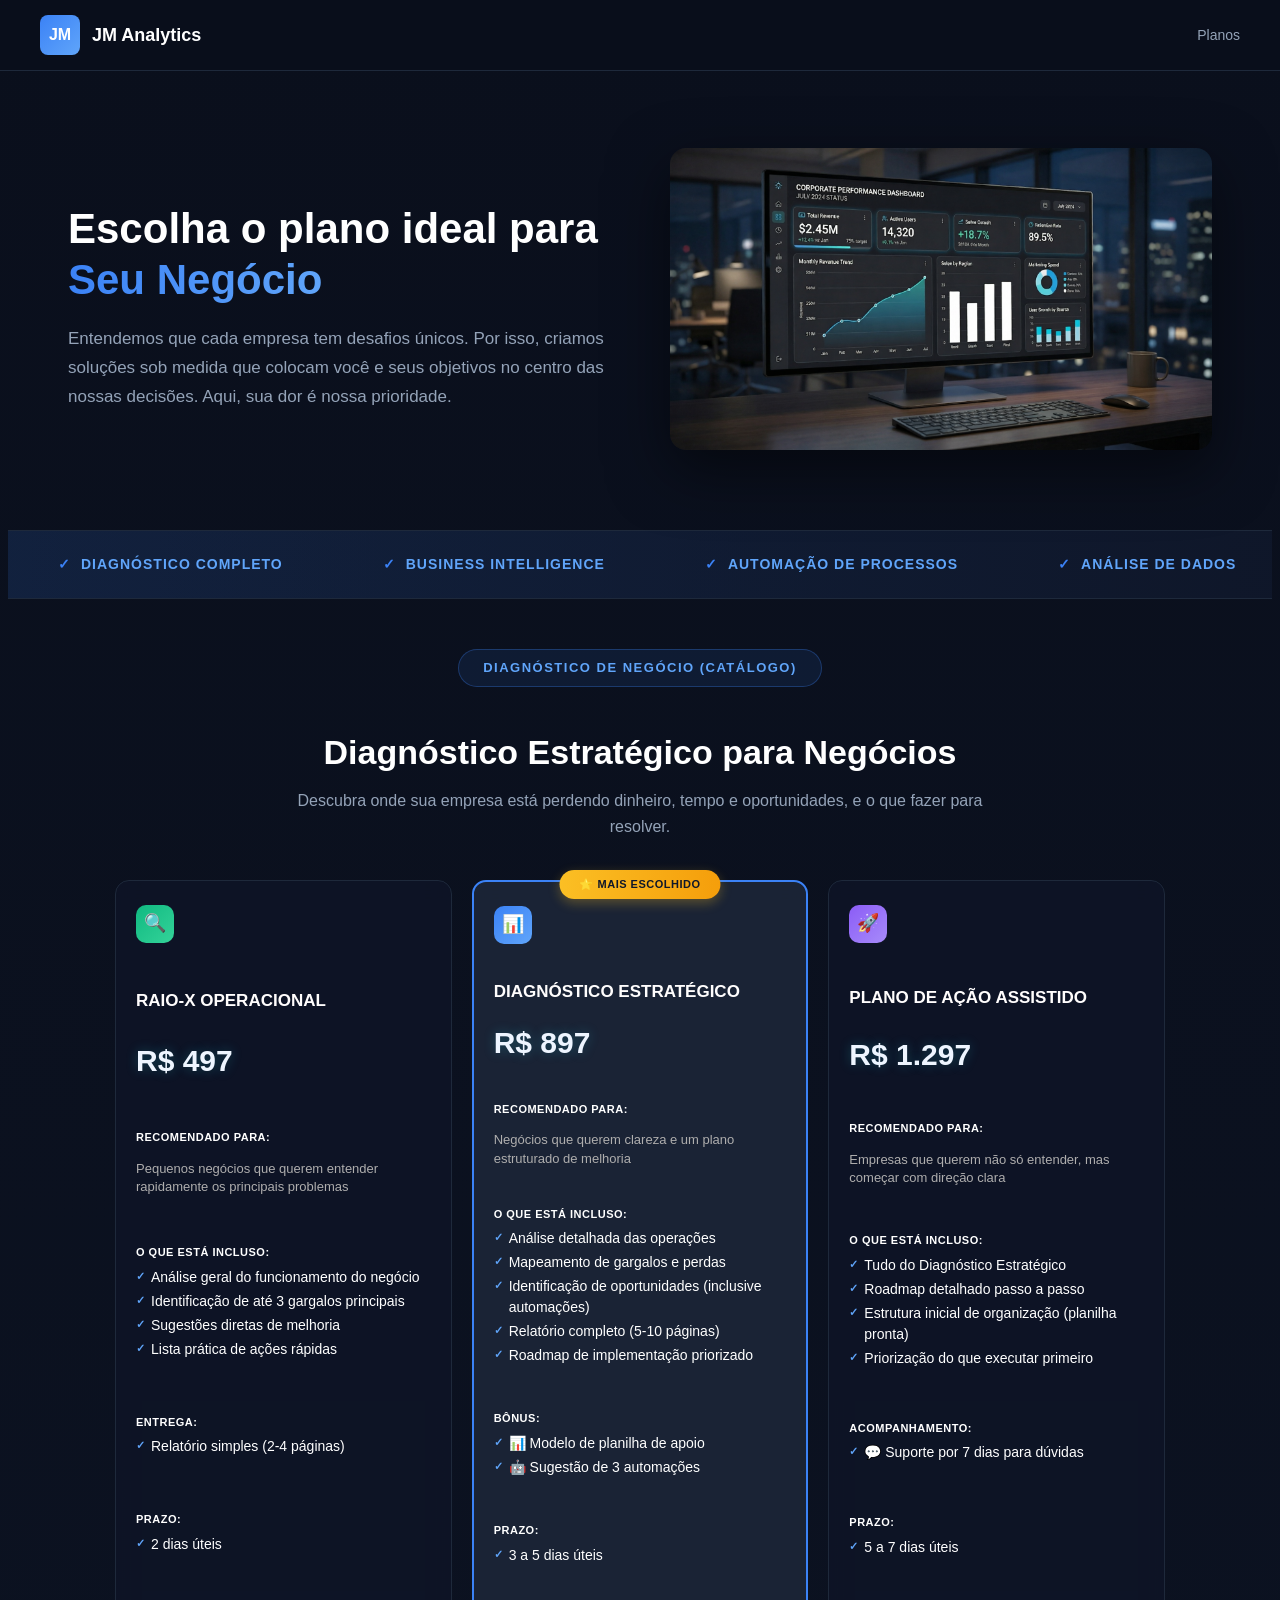
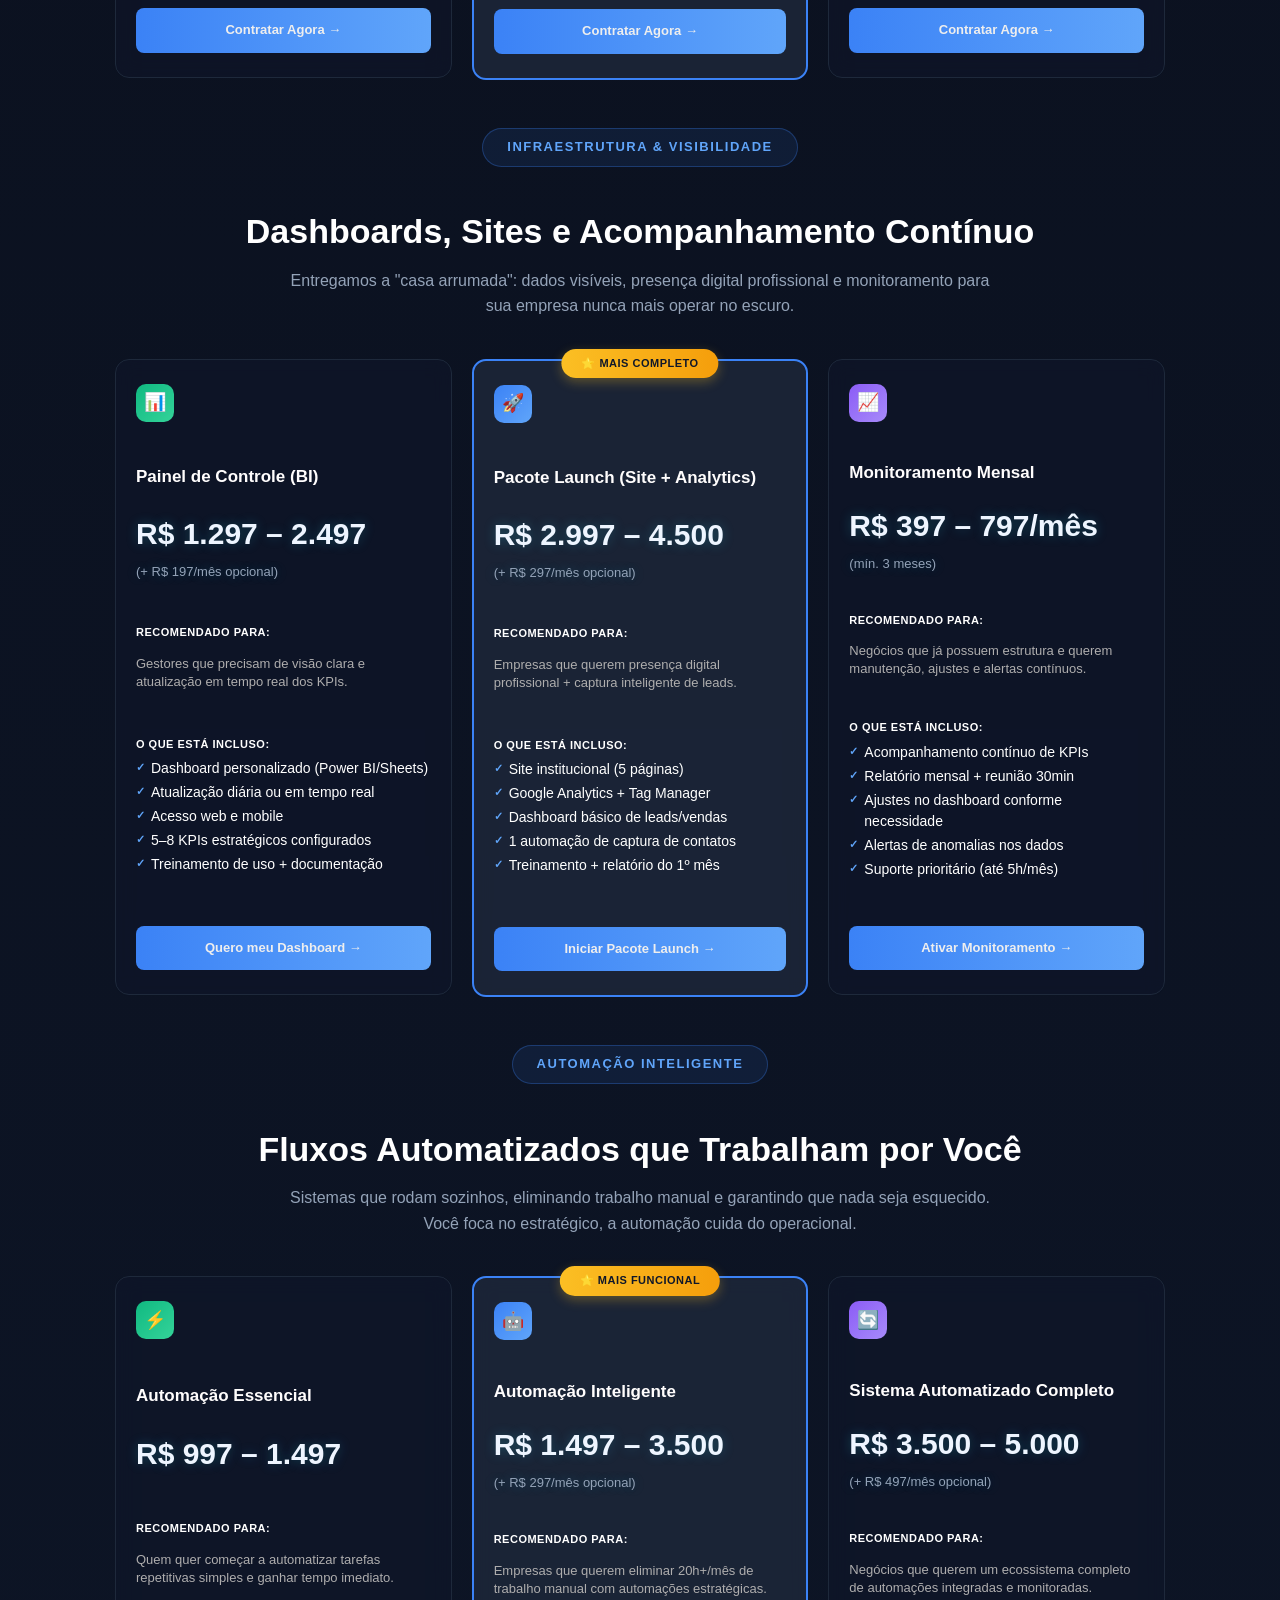
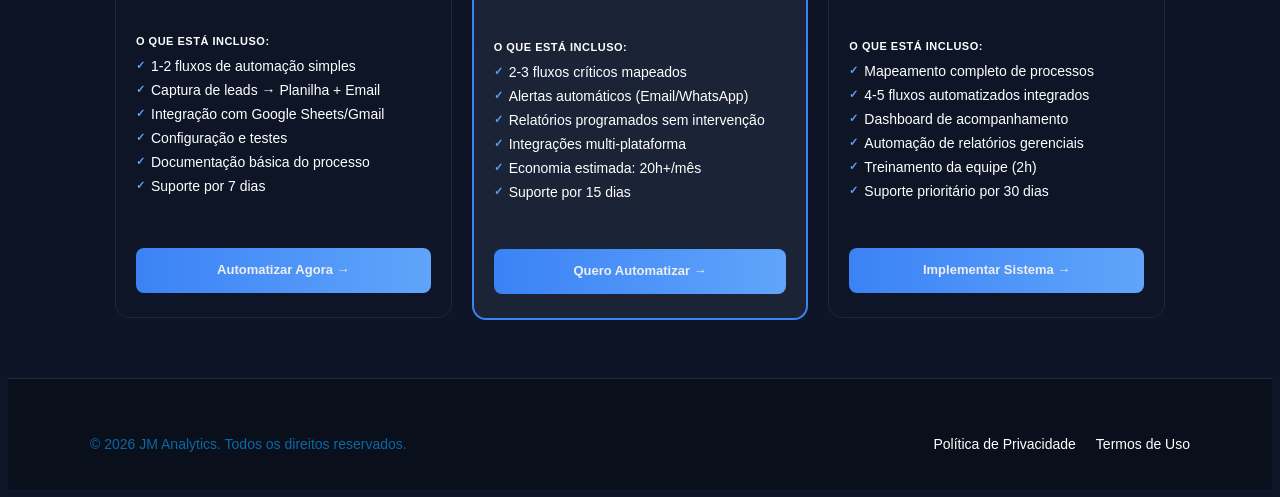
==== commit 7944103b: "Update index.html" ====
--- a/index.html
+++ b/index.html
@@ -19,8 +19,6 @@
             </a>
             <nav class="header-nav">
                 <a href="#planos" class="nav-link">Planos</a>
-                <a href="#sobre" class="nav-link">Sobre</a>
-                <a href="#contato" class="btn-header">Fale Conosco</a>
             </nav>
         </div>
     </header>
@@ -432,4 +430,4 @@
     <script src="Java/script.js"></script>
 
 </body>
-</html>+</html>
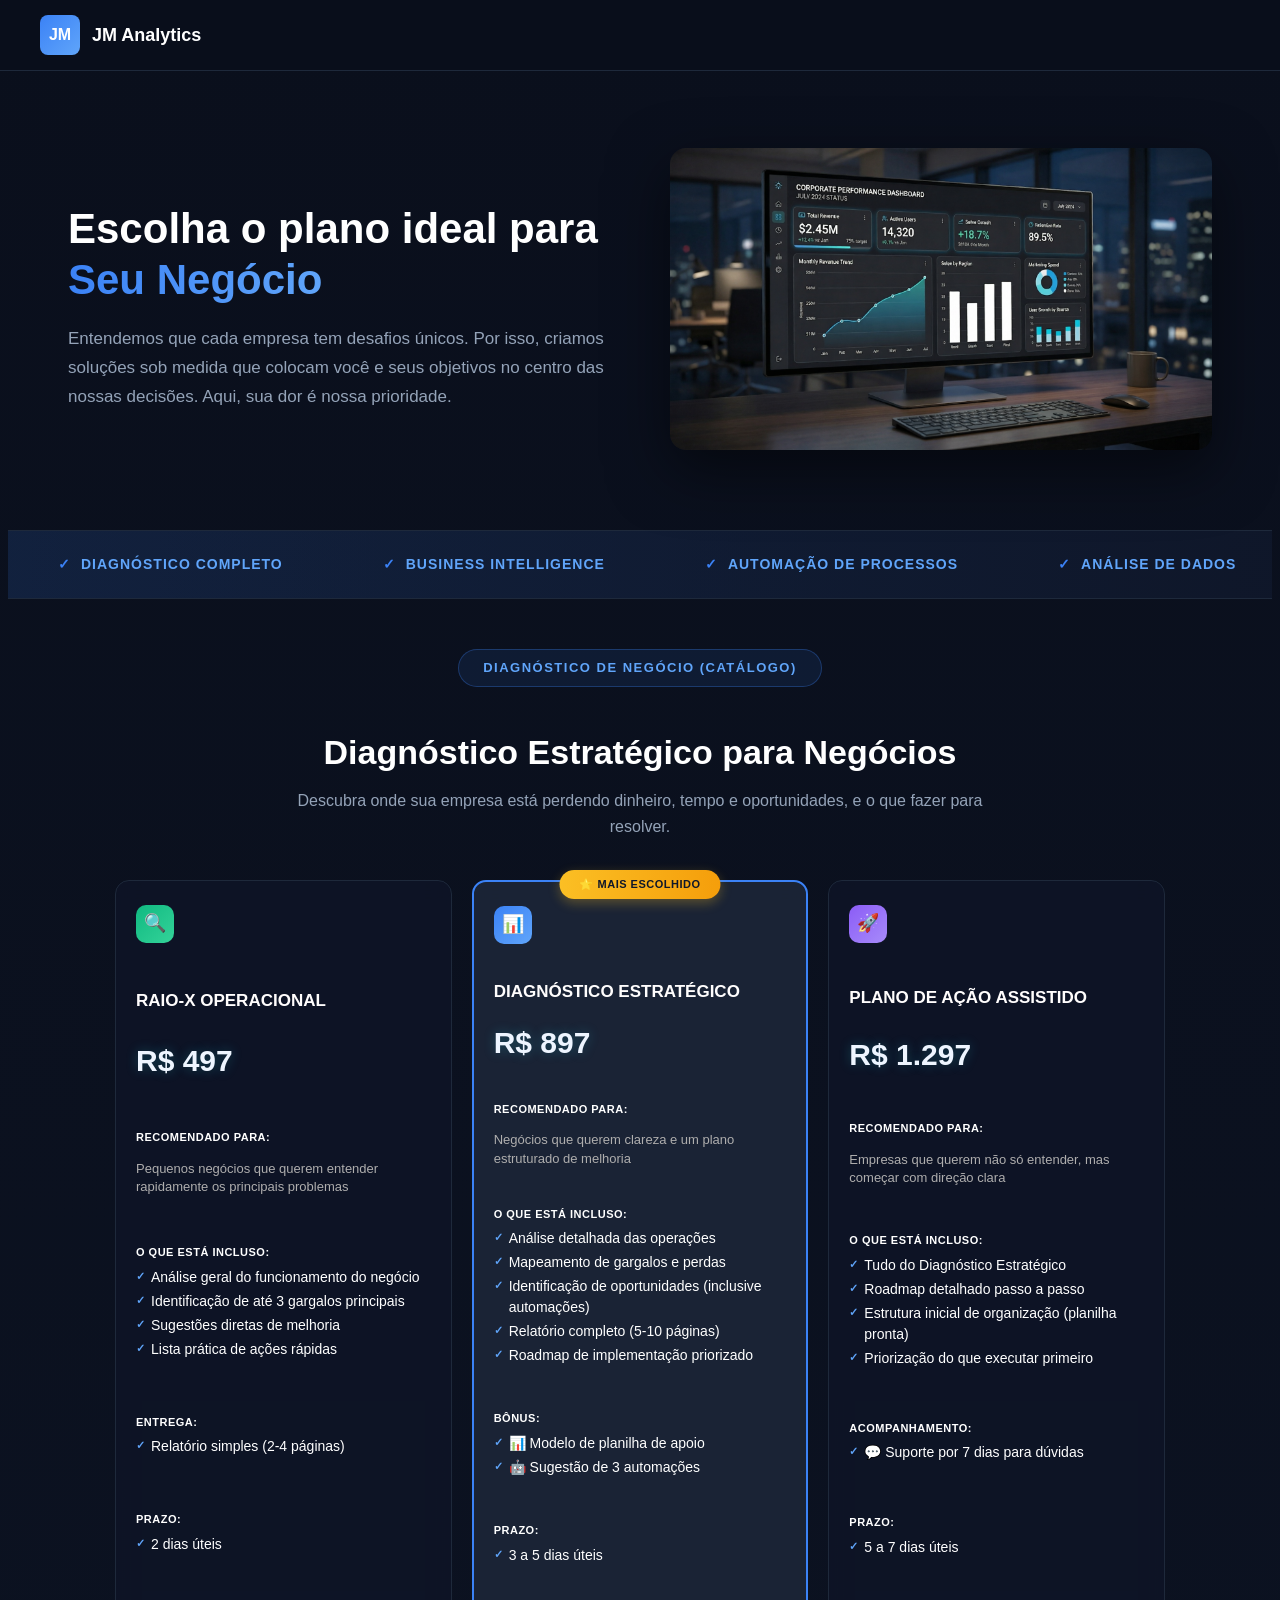
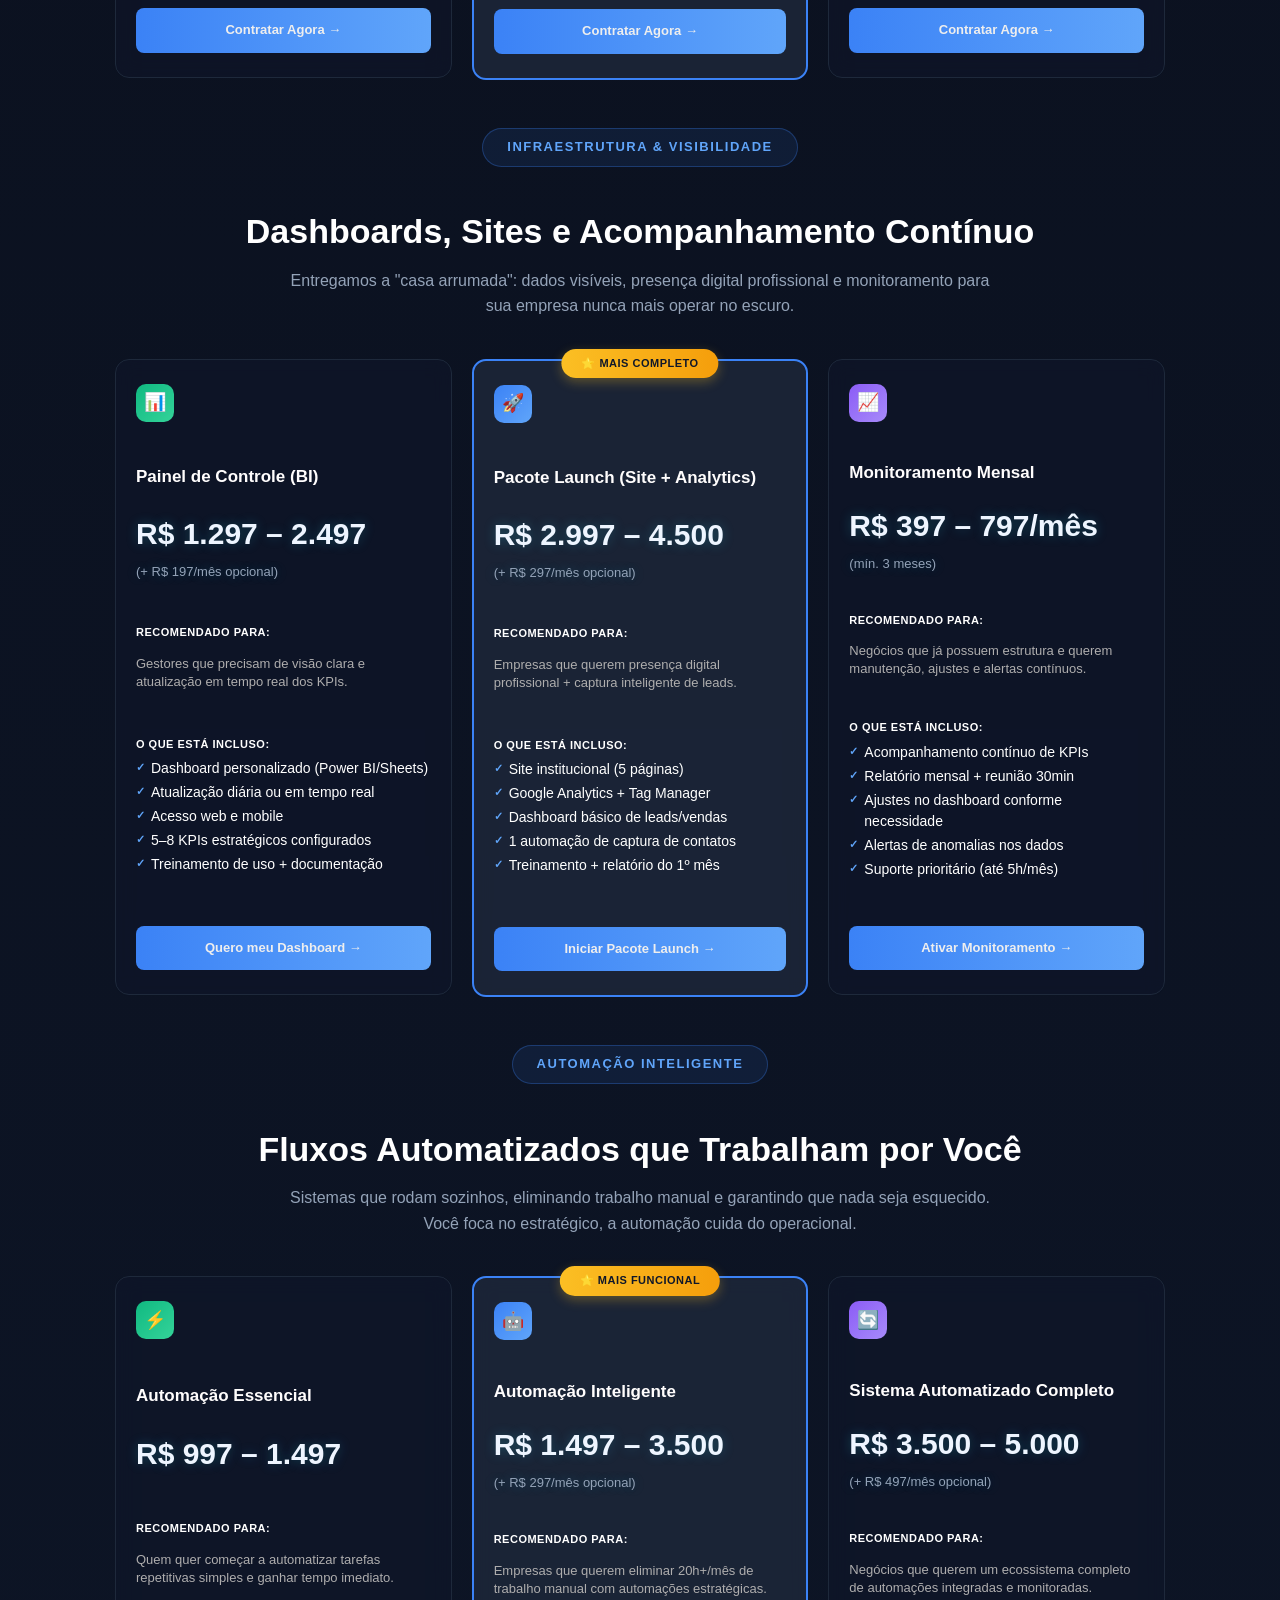
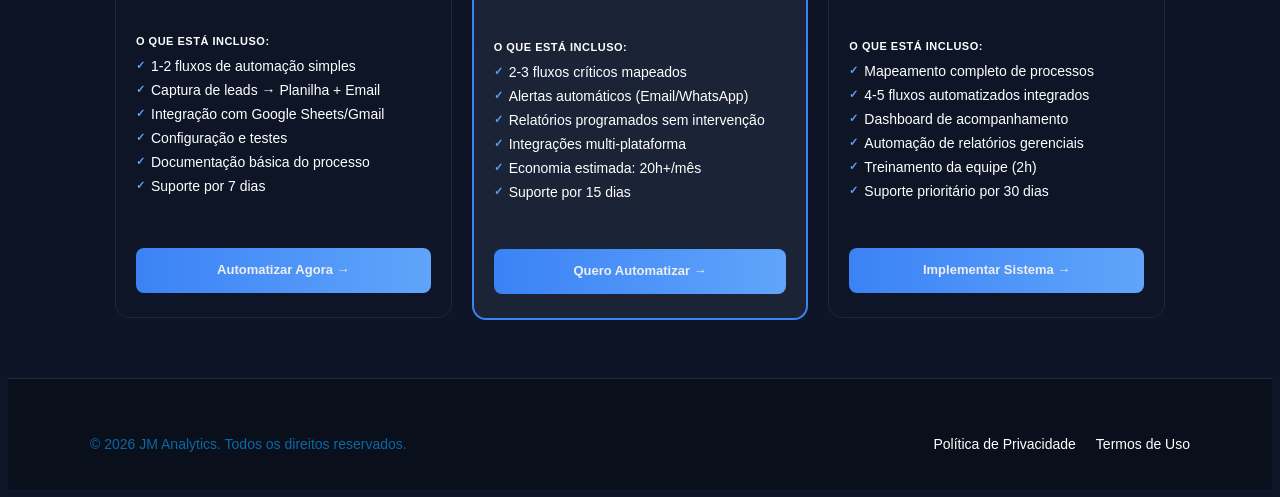
==== commit 5b8c27a6: "Update index.html" ====
--- a/index.html
+++ b/index.html
@@ -18,7 +18,7 @@
                 <span class="logo-text">JM Analytics</span>
             </a>
             <nav class="header-nav">
-                <a href="#planos" class="nav-link">Planos</a>
+        
             </nav>
         </div>
     </header>
